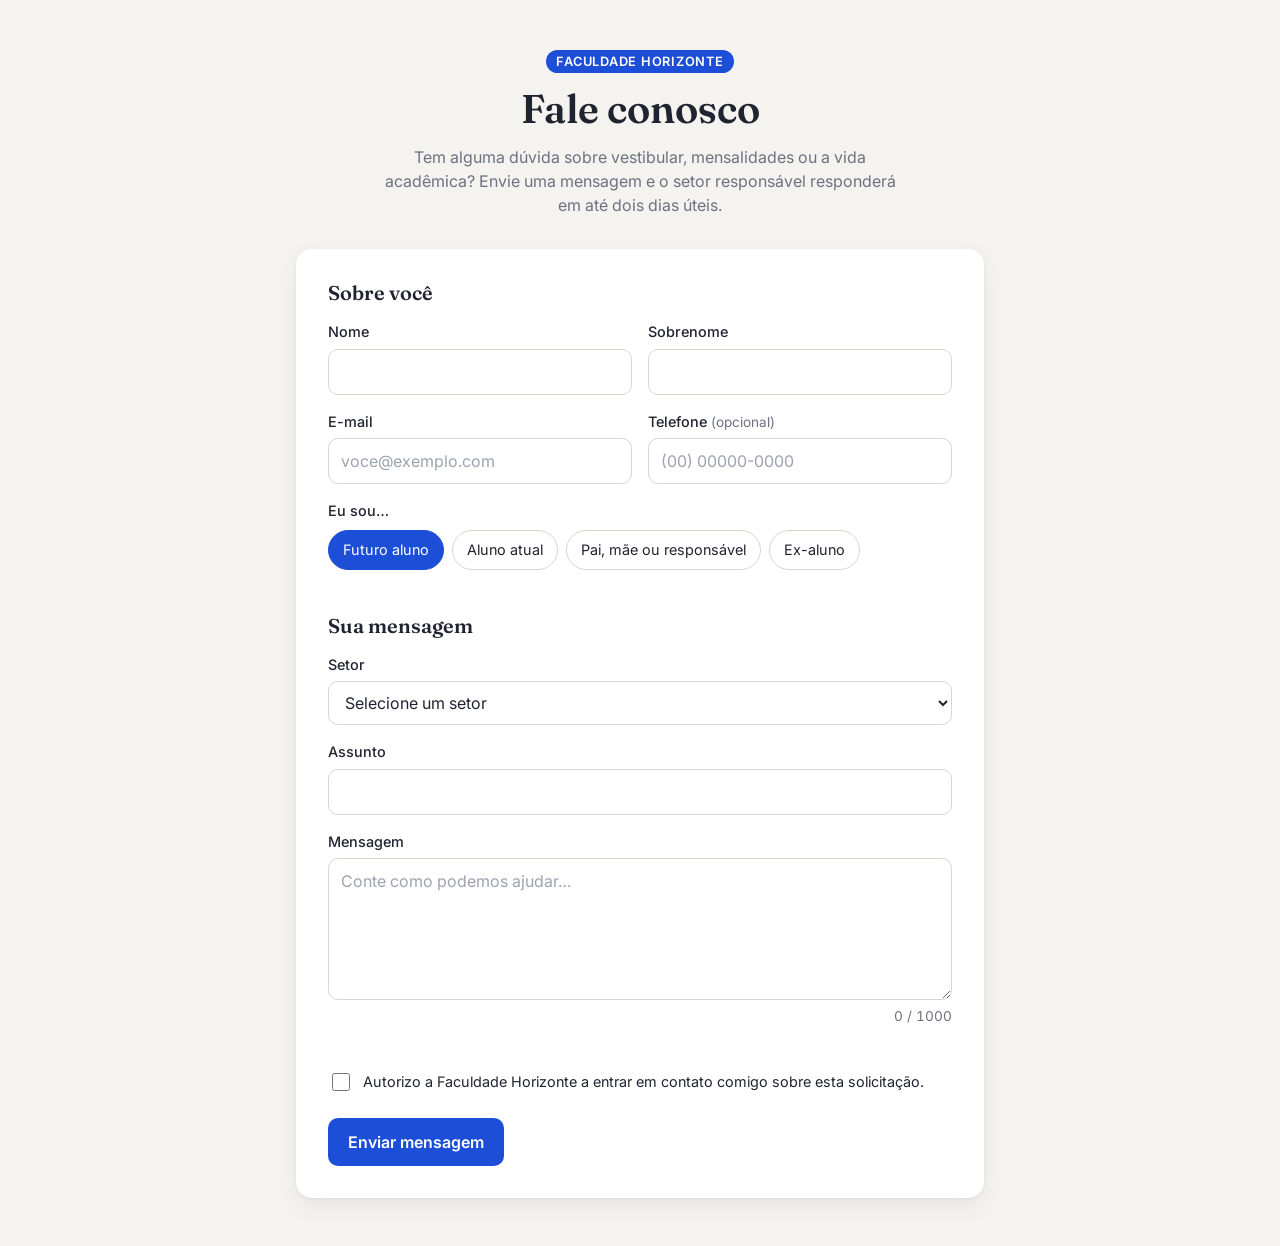
==== index.html @ 88d3c26d "Traduz o repositório para português Co-Authored-By: Claude Opus 5.5 <noreply@anthropic.com> Claude-S" ====
<!DOCTYPE html>
<html lang="pt-BR">

<head>
  <meta charset="UTF-8">
  <meta name="viewport" content="width=device-width, initial-scale=1.0">
  <meta name="description" content="Fale com a Faculdade Horizonte: vestibular e matrícula, mensalidades e bolsas, secretaria acadêmica, estágios e carreiras, e suporte de TI.">
  <meta name="color-scheme" content="light dark">
  <title>Fale Conosco — Faculdade Horizonte</title>
  <link rel="preconnect" href="https://fonts.googleapis.com">
  <link rel="preconnect" href="https://fonts.gstatic.com" crossorigin>
  <link
    href="https://fonts.googleapis.com/css2?family=Fraunces:opsz,wght@9..144,600&family=Inter:wght@400;500;600&display=swap"
    rel="stylesheet">
  <link rel="stylesheet" href="css/estilos.css">
  <script src="js/main.js" defer></script>
</head>

<body>
  <main class="pagina">
    <header class="introducao">
      <p class="selo">Faculdade Horizonte</p>
      <h1>Fale conosco</h1>
      <p>Tem alguma dúvida sobre vestibular, mensalidades ou a vida acadêmica? Envie uma mensagem e o setor responsável responderá em até dois dias úteis.</p>
    </header>

    <form class="cartao" id="formulario-contato" action="obrigado.html" method="post">
      <fieldset>
        <legend>Sobre você</legend>

        <div class="linha">
          <div class="campo">
            <label for="nome">Nome</label>
            <input type="text" id="nome" name="nome" autocomplete="given-name"
              aria-describedby="nome-erro" required>
            <small class="erro" id="nome-erro">Informe seu nome.</small>
          </div>
          <div class="campo">
            <label for="sobrenome">Sobrenome</label>
            <input type="text" id="sobrenome" name="sobrenome" autocomplete="family-name"
              aria-describedby="sobrenome-erro" required>
            <small class="erro" id="sobrenome-erro">Informe seu sobrenome.</small>
          </div>
        </div>

        <div class="linha">
          <div class="campo">
            <label for="email">E-mail</label>
            <input type="email" id="email" name="email" autocomplete="email" placeholder="voce@exemplo.com"
              aria-describedby="email-erro" required>
            <small class="erro" id="email-erro">Informe um e-mail válido.</small>
          </div>
          <div class="campo">
            <label for="telefone">Telefone <span class="opcional">(opcional)</span></label>
            <input type="tel" id="telefone" name="telefone" autocomplete="tel" inputmode="numeric"
              placeholder="(00) 00000-0000">
          </div>
        </div>

        <fieldset class="campo">
          <legend class="rotulo-campo">Eu sou…</legend>
          <div class="opcoes">
            <label class="opcao">
              <input type="radio" name="perfil" value="futuro-aluno" required checked>
              <span>Futuro aluno</span>
            </label>
            <label class="opcao">
              <input type="radio" name="perfil" value="aluno-atual">
              <span>Aluno atual</span>
            </label>
            <label class="opcao">
              <input type="radio" name="perfil" value="pai-responsavel">
              <span>Pai, mãe ou responsável</span>
            </label>
            <label class="opcao">
              <input type="radio" name="perfil" value="ex-aluno">
              <span>Ex-aluno</span>
            </label>
          </div>
        </fieldset>
      </fieldset>

      <fieldset>
        <legend>Sua mensagem</legend>

        <div class="campo">
          <label for="setor">Setor</label>
          <select id="setor" name="setor" aria-describedby="setor-erro" required>
            <option value="" disabled selected>Selecione um setor</option>
            <option value="vestibular">Vestibular e matrícula</option>
            <option value="financeiro">Mensalidades e bolsas (ProUni, FIES)</option>
            <option value="secretaria">Secretaria acadêmica</option>
            <option value="estagios-carreiras">Estágios e carreiras</option>
            <option value="suporte-ti">Suporte de TI</option>
            <option value="outro">Outro</option>
          </select>
          <small class="erro" id="setor-erro">Escolha um setor.</small>
        </div>

        <div class="campo">
          <label for="assunto">Assunto</label>
          <input type="text" id="assunto" name="assunto" maxlength="100" aria-describedby="assunto-erro" required>
          <small class="erro" id="assunto-erro">Informe um assunto.</small>
        </div>

        <div class="campo">
          <label for="mensagem">Mensagem</label>
          <textarea id="mensagem" name="mensagem" rows="5" minlength="20" maxlength="1000"
            placeholder="Conte como podemos ajudar…" aria-describedby="mensagem-erro contador" required></textarea>
          <small class="erro" id="mensagem-erro">Escreva pelo menos 20 caracteres.</small>
          <small class="contador" id="contador" aria-live="polite">0 / 1000</small>
        </div>
      </fieldset>

      <label class="consentimento">
        <input type="checkbox" name="consentimento" required>
        <span>Autorizo a Faculdade Horizonte a entrar em contato comigo sobre esta solicitação.</span>
      </label>

      <button type="submit">Enviar mensagem</button>
    </form>
  </main>
</body>

</html>
---- css/estilos.css ----
:root {
    color-scheme: light;
    --fundo: #f5f3ef;
    --fundo-cartao: #ffffff;
    --fundo-campo: #ffffff;
    --texto: #1f2430;
    --suave: #6b7280;
    --texto-placeholder: #9ca3af;
    --borda: #d9d6cf;
    --borda-hover: #b8b4aa;
    --primaria: #1d4ed8;
    --sobre-primaria: #ffffff;
    --erro: #b42318;
    --fundo-sucesso: #dcfce7;
    --texto-sucesso: #15803d;
    --sombra: 0 1px 3px rgb(0 0 0 / .06), 0 8px 24px rgb(0 0 0 / .06);
    --raio: 10px;
    --velocidade: .15s;
}

@media (prefers-color-scheme: dark) {
    :root {
        color-scheme: dark;
        --fundo: #12141a;
        --fundo-cartao: #1b1e26;
        --fundo-campo: #12141a;
        --texto: #e8e9ed;
        --suave: #9aa1ad;
        --texto-placeholder: #6b7280;
        --borda: #343844;
        --borda-hover: #4b5060;
        --primaria: #5b8cff;
        --sobre-primaria: #0b1020;
        --erro: #f97066;
        --fundo-sucesso: #14532d;
        --texto-sucesso: #86efac;
        --sombra: 0 1px 3px rgb(0 0 0 / .4), 0 8px 24px rgb(0 0 0 / .3);
    }
}

*,
*::before,
*::after {
    box-sizing: border-box;
}

body {
    margin: 0;
    font-family: "Inter", system-ui, sans-serif;
    background: var(--fundo);
    color: var(--texto);
    line-height: 1.5;
    -webkit-font-smoothing: antialiased;
}

h1,
h2,
legend {
    font-family: "Fraunces", Georgia, serif;
    font-weight: 600;
    line-height: 1.2;
}

h1 {
    font-size: clamp(1.75rem, 1.2rem + 2vw, 2.5rem);
    margin: 0 0 12px;
}

.pagina {
    max-width: 720px;
    margin: 0 auto;
    padding: 48px 16px;
}

.introducao {
    text-align: center;
    margin-bottom: 32px;
}

.introducao p {
    max-width: 52ch;
    margin: 0 auto;
    color: var(--suave);
}

.introducao .selo {
    display: inline-block;
    margin-bottom: 12px;
    padding: 2px 10px;
    border-radius: 999px;
    background: var(--primaria);
    color: var(--sobre-primaria);
    font-size: .8rem;
    font-weight: 600;
    letter-spacing: .06em;
    text-transform: uppercase;
}

.cartao {
    background: var(--fundo-cartao);
    border-radius: 16px;
    padding: 32px;
    box-shadow: var(--sombra);
}

fieldset {
    border: 0;
    padding: 0;
    margin: 0 0 28px;
    min-width: 0;
}

legend {
    padding: 0;
    font-size: 1.25rem;
    margin-bottom: 16px;
}

.linha {
    display: grid;
    grid-template-columns: 1fr 1fr;
    gap: 16px;
}

.campo {
    display: flex;
    flex-direction: column;
    gap: 6px;
    margin-bottom: 16px;
}

label,
.rotulo-campo {
    font-weight: 500;
    font-size: .9rem;
}

legend.rotulo-campo {
    font-family: inherit;
    line-height: 1.5;
    margin-bottom: 8px;
}

.opcional,
.contador {
    color: var(--suave);
    font-weight: 400;
    font-size: .85rem;
}

.contador {
    align-self: flex-end;
    font-variant-numeric: tabular-nums;
}

input,
select,
textarea {
    width: 100%;
    font: inherit;
    color: inherit;
    padding: 10px 12px;
    border: 1px solid var(--borda);
    border-radius: var(--raio);
    background: var(--fundo-campo);
    transition: border-color var(--velocidade);
}

textarea {
    resize: vertical;
    min-height: 120px;
}

input:hover,
select:hover,
textarea:hover {
    border-color: var(--borda-hover);
}

input:focus-visible,
select:focus-visible,
textarea:focus-visible {
    outline: 2px solid var(--primaria);
    outline-offset: 1px;
    border-color: var(--primaria);
}

::placeholder {
    color: var(--texto-placeholder);
}

.erro {
    display: none;
    color: var(--erro);
    font-size: .85rem;
}

:is(input, select, textarea):user-invalid {
    border-color: var(--erro);
}

:is(input, select, textarea):user-invalid ~ .erro {
    display: block;
}

.opcoes {
    display: flex;
    flex-wrap: wrap;
    gap: 8px;
}

.opcao {
    position: relative;
}

.opcao input {
    position: absolute;
    opacity: 0;
    width: 1px;
    height: 1px;
}

.opcao span {
    display: inline-block;
    padding: 8px 14px;
    border: 1px solid var(--borda);
    border-radius: 999px;
    font-weight: 400;
    cursor: pointer;
    transition: background var(--velocidade), border-color var(--velocidade), color var(--velocidade);
}

.opcao span:hover {
    border-color: var(--primaria);
}

.opcao input:checked + span {
    background: var(--primaria);
    border-color: var(--primaria);
    color: var(--sobre-primaria);
}

.opcao input:focus-visible + span {
    outline: 2px solid var(--primaria);
    outline-offset: 2px;
}

.consentimento {
    display: flex;
    gap: 10px;
    align-items: flex-start;
    font-weight: 400;
    margin-bottom: 24px;
    cursor: pointer;
}

.consentimento input {
    width: 18px;
    height: 18px;
    margin-top: 2px;
    flex-shrink: 0;
    accent-color: var(--primaria);
}

button,
.botao-link {
    display: inline-block;
    text-decoration: none;
    font: inherit;
    font-weight: 600;
    padding: 12px 20px;
    border: 0;
    border-radius: var(--raio);
    background: var(--primaria);
    color: var(--sobre-primaria);
    cursor: pointer;
    transition: filter var(--velocidade), transform var(--velocidade);
}

button:hover,
.botao-link:hover {
    filter: brightness(1.1);
}

button:active,
.botao-link:active {
    transform: translateY(1px);
}

button:focus-visible,
.botao-link:focus-visible {
    outline: 2px solid var(--primaria);
    outline-offset: 2px;
}

button:disabled {
    cursor: progress;
    opacity: .7;
    filter: none;
    transform: none;
}

.sucesso {
    text-align: center;
}

.icone-sucesso {
    width: 56px;
    height: 56px;
    margin: 0 auto 12px;
    display: grid;
    place-items: center;
    border-radius: 50%;
    background: var(--fundo-sucesso);
    color: var(--texto-sucesso);
    font-size: 1.5rem;
}

.sucesso h1 {
    font-size: 1.75rem;
    margin: 0 0 8px;
}

.sucesso p {
    color: var(--suave);
    margin: 0 0 24px;
}

@media (max-width: 560px) {
    .pagina {
        padding-block: 32px;
    }

    .cartao {
        padding: 24px 20px;
    }

    .linha {
        grid-template-columns: 1fr;
        gap: 0;
    }

    button,
    .botao-link {
        width: 100%;
    }
}

@media (prefers-reduced-motion: reduce) {
    *,
    *::before,
    *::after {
        transition: none !important;
    }
}
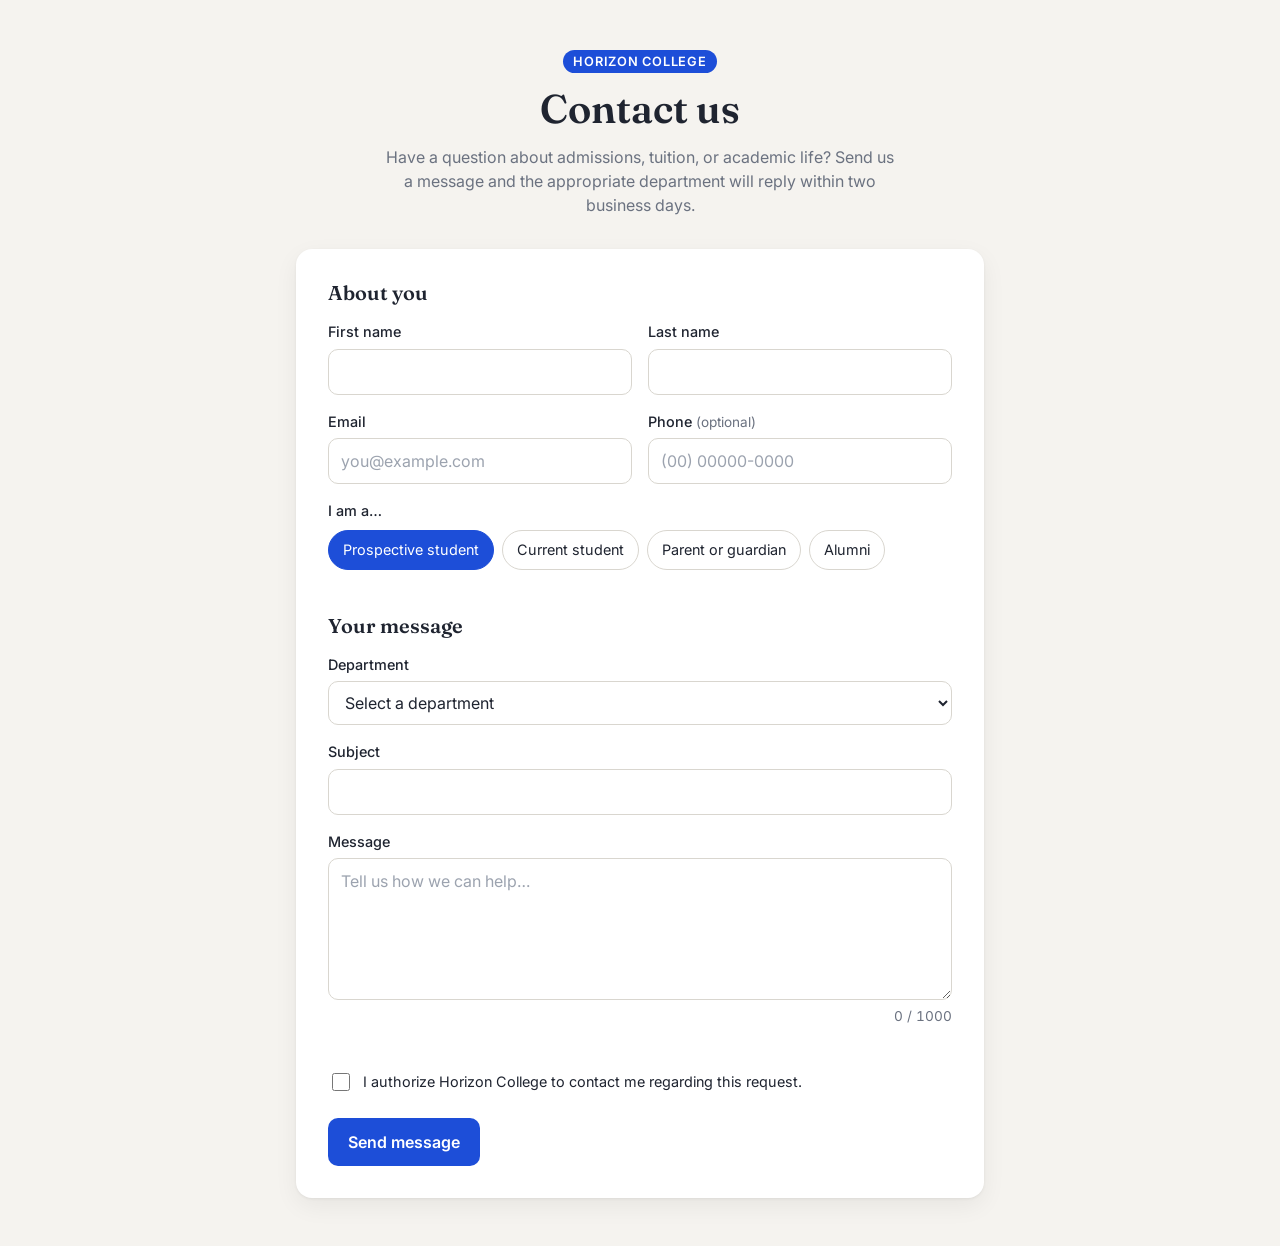
==== commit 90c5e210: "Translate project to English: README, UI copy, code identifiers, and file names Co-Authored-By: Clau" ====
--- a/index.html
+++ b/index.html
@@ -1,123 +1,123 @@
 <!DOCTYPE html>
-<html lang="pt-BR">
+<html lang="en">
 
 <head>
   <meta charset="UTF-8">
   <meta name="viewport" content="width=device-width, initial-scale=1.0">
-  <meta name="description" content="Fale com a Faculdade Horizonte: vestibular e matrícula, mensalidades e bolsas, secretaria acadêmica, estágios e carreiras, e suporte de TI.">
+  <meta name="description" content="Contact Horizon College: admissions and enrollment, tuition and financial aid, registrar's office, internships and careers, and IT support.">
   <meta name="color-scheme" content="light dark">
-  <title>Fale Conosco — Faculdade Horizonte</title>
+  <title>Contact Us — Horizon College</title>
   <link rel="preconnect" href="https://fonts.googleapis.com">
   <link rel="preconnect" href="https://fonts.gstatic.com" crossorigin>
   <link
     href="https://fonts.googleapis.com/css2?family=Fraunces:opsz,wght@9..144,600&family=Inter:wght@400;500;600&display=swap"
     rel="stylesheet">
-  <link rel="stylesheet" href="css/estilos.css">
+  <link rel="stylesheet" href="css/styles.css">
   <script src="js/main.js" defer></script>
 </head>
 
 <body>
-  <main class="pagina">
-    <header class="introducao">
-      <p class="selo">Faculdade Horizonte</p>
-      <h1>Fale conosco</h1>
-      <p>Tem alguma dúvida sobre vestibular, mensalidades ou a vida acadêmica? Envie uma mensagem e o setor responsável responderá em até dois dias úteis.</p>
+  <main class="page">
+    <header class="intro">
+      <p class="badge">Horizon College</p>
+      <h1>Contact us</h1>
+      <p>Have a question about admissions, tuition, or academic life? Send us a message and the appropriate department will reply within two business days.</p>
     </header>
 
-    <form class="cartao" id="formulario-contato" action="obrigado.html" method="post">
+    <form class="card" id="contact-form" action="thank-you.html" method="post">
       <fieldset>
-        <legend>Sobre você</legend>
+        <legend>About you</legend>
 
-        <div class="linha">
-          <div class="campo">
-            <label for="nome">Nome</label>
-            <input type="text" id="nome" name="nome" autocomplete="given-name"
-              aria-describedby="nome-erro" required>
-            <small class="erro" id="nome-erro">Informe seu nome.</small>
+        <div class="row">
+          <div class="field">
+            <label for="first-name">First name</label>
+            <input type="text" id="first-name" name="first-name" autocomplete="given-name"
+              aria-describedby="first-name-error" required>
+            <small class="error" id="first-name-error">Please enter your first name.</small>
           </div>
-          <div class="campo">
-            <label for="sobrenome">Sobrenome</label>
-            <input type="text" id="sobrenome" name="sobrenome" autocomplete="family-name"
-              aria-describedby="sobrenome-erro" required>
-            <small class="erro" id="sobrenome-erro">Informe seu sobrenome.</small>
+          <div class="field">
+            <label for="last-name">Last name</label>
+            <input type="text" id="last-name" name="last-name" autocomplete="family-name"
+              aria-describedby="last-name-error" required>
+            <small class="error" id="last-name-error">Please enter your last name.</small>
           </div>
         </div>
 
-        <div class="linha">
-          <div class="campo">
-            <label for="email">E-mail</label>
-            <input type="email" id="email" name="email" autocomplete="email" placeholder="voce@exemplo.com"
-              aria-describedby="email-erro" required>
-            <small class="erro" id="email-erro">Informe um e-mail válido.</small>
+        <div class="row">
+          <div class="field">
+            <label for="email">Email</label>
+            <input type="email" id="email" name="email" autocomplete="email" placeholder="you@example.com"
+              aria-describedby="email-error" required>
+            <small class="error" id="email-error">Please enter a valid email address.</small>
           </div>
-          <div class="campo">
-            <label for="telefone">Telefone <span class="opcional">(opcional)</span></label>
-            <input type="tel" id="telefone" name="telefone" autocomplete="tel" inputmode="numeric"
+          <div class="field">
+            <label for="phone">Phone <span class="optional">(optional)</span></label>
+            <input type="tel" id="phone" name="phone" autocomplete="tel" inputmode="numeric"
               placeholder="(00) 00000-0000">
           </div>
         </div>
 
-        <fieldset class="campo">
-          <legend class="rotulo-campo">Eu sou…</legend>
-          <div class="opcoes">
-            <label class="opcao">
-              <input type="radio" name="perfil" value="futuro-aluno" required checked>
-              <span>Futuro aluno</span>
+        <fieldset class="field">
+          <legend class="field-label">I am a…</legend>
+          <div class="options">
+            <label class="option">
+              <input type="radio" name="profile" value="prospective-student" required checked>
+              <span>Prospective student</span>
             </label>
-            <label class="opcao">
-              <input type="radio" name="perfil" value="aluno-atual">
-              <span>Aluno atual</span>
+            <label class="option">
+              <input type="radio" name="profile" value="current-student">
+              <span>Current student</span>
             </label>
-            <label class="opcao">
-              <input type="radio" name="perfil" value="pai-responsavel">
-              <span>Pai, mãe ou responsável</span>
+            <label class="option">
+              <input type="radio" name="profile" value="parent-guardian">
+              <span>Parent or guardian</span>
             </label>
-            <label class="opcao">
-              <input type="radio" name="perfil" value="ex-aluno">
-              <span>Ex-aluno</span>
+            <label class="option">
+              <input type="radio" name="profile" value="alumni">
+              <span>Alumni</span>
             </label>
           </div>
         </fieldset>
       </fieldset>
 
       <fieldset>
-        <legend>Sua mensagem</legend>
+        <legend>Your message</legend>
 
-        <div class="campo">
-          <label for="setor">Setor</label>
-          <select id="setor" name="setor" aria-describedby="setor-erro" required>
-            <option value="" disabled selected>Selecione um setor</option>
-            <option value="vestibular">Vestibular e matrícula</option>
-            <option value="financeiro">Mensalidades e bolsas (ProUni, FIES)</option>
-            <option value="secretaria">Secretaria acadêmica</option>
-            <option value="estagios-carreiras">Estágios e carreiras</option>
-            <option value="suporte-ti">Suporte de TI</option>
-            <option value="outro">Outro</option>
+        <div class="field">
+          <label for="department">Department</label>
+          <select id="department" name="department" aria-describedby="department-error" required>
+            <option value="" disabled selected>Select a department</option>
+            <option value="admissions">Admissions and enrollment</option>
+            <option value="financial-aid">Tuition and financial aid</option>
+            <option value="registrar">Registrar's office</option>
+            <option value="internships-careers">Internships and careers</option>
+            <option value="it-support">IT support</option>
+            <option value="other">Other</option>
           </select>
-          <small class="erro" id="setor-erro">Escolha um setor.</small>
+          <small class="error" id="department-error">Please select a department.</small>
         </div>
 
-        <div class="campo">
-          <label for="assunto">Assunto</label>
-          <input type="text" id="assunto" name="assunto" maxlength="100" aria-describedby="assunto-erro" required>
-          <small class="erro" id="assunto-erro">Informe um assunto.</small>
+        <div class="field">
+          <label for="subject">Subject</label>
+          <input type="text" id="subject" name="subject" maxlength="100" aria-describedby="subject-error" required>
+          <small class="error" id="subject-error">Please enter a subject.</small>
         </div>
 
-        <div class="campo">
-          <label for="mensagem">Mensagem</label>
-          <textarea id="mensagem" name="mensagem" rows="5" minlength="20" maxlength="1000"
-            placeholder="Conte como podemos ajudar…" aria-describedby="mensagem-erro contador" required></textarea>
-          <small class="erro" id="mensagem-erro">Escreva pelo menos 20 caracteres.</small>
-          <small class="contador" id="contador" aria-live="polite">0 / 1000</small>
+        <div class="field">
+          <label for="message">Message</label>
+          <textarea id="message" name="message" rows="5" minlength="20" maxlength="1000"
+            placeholder="Tell us how we can help…" aria-describedby="message-error counter" required></textarea>
+          <small class="error" id="message-error">Please write at least 20 characters.</small>
+          <small class="counter" id="counter" aria-live="polite">0 / 1000</small>
         </div>
       </fieldset>
 
-      <label class="consentimento">
-        <input type="checkbox" name="consentimento" required>
-        <span>Autorizo a Faculdade Horizonte a entrar em contato comigo sobre esta solicitação.</span>
+      <label class="consent">
+        <input type="checkbox" name="consent" required>
+        <span>I authorize Horizon College to contact me regarding this request.</span>
       </label>
 
-      <button type="submit">Enviar mensagem</button>
+      <button type="submit">Send message</button>
     </form>
   </main>
 </body>
--- a/css/styles.css
+++ b/css/styles.css
@@ -0,0 +1,355 @@
+:root {
+    color-scheme: light;
+    --bg: #f5f3ef;
+    --card-bg: #ffffff;
+    --field-bg: #ffffff;
+    --text: #1f2430;
+    --muted: #6b7280;
+    --placeholder-text: #9ca3af;
+    --border: #d9d6cf;
+    --border-hover: #b8b4aa;
+    --primary: #1d4ed8;
+    --on-primary: #ffffff;
+    --error: #b42318;
+    --success-bg: #dcfce7;
+    --success-text: #15803d;
+    --shadow: 0 1px 3px rgb(0 0 0 / .06), 0 8px 24px rgb(0 0 0 / .06);
+    --radius: 10px;
+    --speed: .15s;
+}
+
+@media (prefers-color-scheme: dark) {
+    :root {
+        color-scheme: dark;
+        --bg: #12141a;
+        --card-bg: #1b1e26;
+        --field-bg: #12141a;
+        --text: #e8e9ed;
+        --muted: #9aa1ad;
+        --placeholder-text: #6b7280;
+        --border: #343844;
+        --border-hover: #4b5060;
+        --primary: #5b8cff;
+        --on-primary: #0b1020;
+        --error: #f97066;
+        --success-bg: #14532d;
+        --success-text: #86efac;
+        --shadow: 0 1px 3px rgb(0 0 0 / .4), 0 8px 24px rgb(0 0 0 / .3);
+    }
+}
+
+*,
+*::before,
+*::after {
+    box-sizing: border-box;
+}
+
+body {
+    margin: 0;
+    font-family: "Inter", system-ui, sans-serif;
+    background: var(--bg);
+    color: var(--text);
+    line-height: 1.5;
+    -webkit-font-smoothing: antialiased;
+}
+
+h1,
+h2,
+legend {
+    font-family: "Fraunces", Georgia, serif;
+    font-weight: 600;
+    line-height: 1.2;
+}
+
+h1 {
+    font-size: clamp(1.75rem, 1.2rem + 2vw, 2.5rem);
+    margin: 0 0 12px;
+}
+
+.page {
+    max-width: 720px;
+    margin: 0 auto;
+    padding: 48px 16px;
+}
+
+.intro {
+    text-align: center;
+    margin-bottom: 32px;
+}
+
+.intro p {
+    max-width: 52ch;
+    margin: 0 auto;
+    color: var(--muted);
+}
+
+.intro .badge {
+    display: inline-block;
+    margin-bottom: 12px;
+    padding: 2px 10px;
+    border-radius: 999px;
+    background: var(--primary);
+    color: var(--on-primary);
+    font-size: .8rem;
+    font-weight: 600;
+    letter-spacing: .06em;
+    text-transform: uppercase;
+}
+
+.card {
+    background: var(--card-bg);
+    border-radius: 16px;
+    padding: 32px;
+    box-shadow: var(--shadow);
+}
+
+fieldset {
+    border: 0;
+    padding: 0;
+    margin: 0 0 28px;
+    min-width: 0;
+}
+
+legend {
+    padding: 0;
+    font-size: 1.25rem;
+    margin-bottom: 16px;
+}
+
+.row {
+    display: grid;
+    grid-template-columns: 1fr 1fr;
+    gap: 16px;
+}
+
+.field {
+    display: flex;
+    flex-direction: column;
+    gap: 6px;
+    margin-bottom: 16px;
+}
+
+label,
+.field-label {
+    font-weight: 500;
+    font-size: .9rem;
+}
+
+legend.field-label {
+    font-family: inherit;
+    line-height: 1.5;
+    margin-bottom: 8px;
+}
+
+.optional,
+.counter {
+    color: var(--muted);
+    font-weight: 400;
+    font-size: .85rem;
+}
+
+.counter {
+    align-self: flex-end;
+    font-variant-numeric: tabular-nums;
+}
+
+input,
+select,
+textarea {
+    width: 100%;
+    font: inherit;
+    color: inherit;
+    padding: 10px 12px;
+    border: 1px solid var(--border);
+    border-radius: var(--radius);
+    background: var(--field-bg);
+    transition: border-color var(--speed);
+}
+
+textarea {
+    resize: vertical;
+    min-height: 120px;
+}
+
+input:hover,
+select:hover,
+textarea:hover {
+    border-color: var(--border-hover);
+}
+
+input:focus-visible,
+select:focus-visible,
+textarea:focus-visible {
+    outline: 2px solid var(--primary);
+    outline-offset: 1px;
+    border-color: var(--primary);
+}
+
+::placeholder {
+    color: var(--placeholder-text);
+}
+
+.error {
+    display: none;
+    color: var(--error);
+    font-size: .85rem;
+}
+
+:is(input, select, textarea):user-invalid {
+    border-color: var(--error);
+}
+
+:is(input, select, textarea):user-invalid ~ .error {
+    display: block;
+}
+
+.options {
+    display: flex;
+    flex-wrap: wrap;
+    gap: 8px;
+}
+
+.option {
+    position: relative;
+}
+
+.option input {
+    position: absolute;
+    opacity: 0;
+    width: 1px;
+    height: 1px;
+}
+
+.option span {
+    display: inline-block;
+    padding: 8px 14px;
+    border: 1px solid var(--border);
+    border-radius: 999px;
+    font-weight: 400;
+    cursor: pointer;
+    transition: background var(--speed), border-color var(--speed), color var(--speed);
+}
+
+.option span:hover {
+    border-color: var(--primary);
+}
+
+.option input:checked + span {
+    background: var(--primary);
+    border-color: var(--primary);
+    color: var(--on-primary);
+}
+
+.option input:focus-visible + span {
+    outline: 2px solid var(--primary);
+    outline-offset: 2px;
+}
+
+.consent {
+    display: flex;
+    gap: 10px;
+    align-items: flex-start;
+    font-weight: 400;
+    margin-bottom: 24px;
+    cursor: pointer;
+}
+
+.consent input {
+    width: 18px;
+    height: 18px;
+    margin-top: 2px;
+    flex-shrink: 0;
+    accent-color: var(--primary);
+}
+
+button,
+.button-link {
+    display: inline-block;
+    text-decoration: none;
+    font: inherit;
+    font-weight: 600;
+    padding: 12px 20px;
+    border: 0;
+    border-radius: var(--radius);
+    background: var(--primary);
+    color: var(--on-primary);
+    cursor: pointer;
+    transition: filter var(--speed), transform var(--speed);
+}
+
+button:hover,
+.button-link:hover {
+    filter: brightness(1.1);
+}
+
+button:active,
+.button-link:active {
+    transform: translateY(1px);
+}
+
+button:focus-visible,
+.button-link:focus-visible {
+    outline: 2px solid var(--primary);
+    outline-offset: 2px;
+}
+
+button:disabled {
+    cursor: progress;
+    opacity: .7;
+    filter: none;
+    transform: none;
+}
+
+.success {
+    text-align: center;
+}
+
+.success-icon {
+    width: 56px;
+    height: 56px;
+    margin: 0 auto 12px;
+    display: grid;
+    place-items: center;
+    border-radius: 50%;
+    background: var(--success-bg);
+    color: var(--success-text);
+    font-size: 1.5rem;
+}
+
+.success h1 {
+    font-size: 1.75rem;
+    margin: 0 0 8px;
+}
+
+.success p {
+    color: var(--muted);
+    margin: 0 0 24px;
+}
+
+@media (max-width: 560px) {
+    .page {
+        padding-block: 32px;
+    }
+
+    .card {
+        padding: 24px 20px;
+    }
+
+    .row {
+        grid-template-columns: 1fr;
+        gap: 0;
+    }
+
+    button,
+    .button-link {
+        width: 100%;
+    }
+}
+
+@media (prefers-reduced-motion: reduce) {
+    *,
+    *::before,
+    *::after {
+        transition: none !important;
+    }
+}
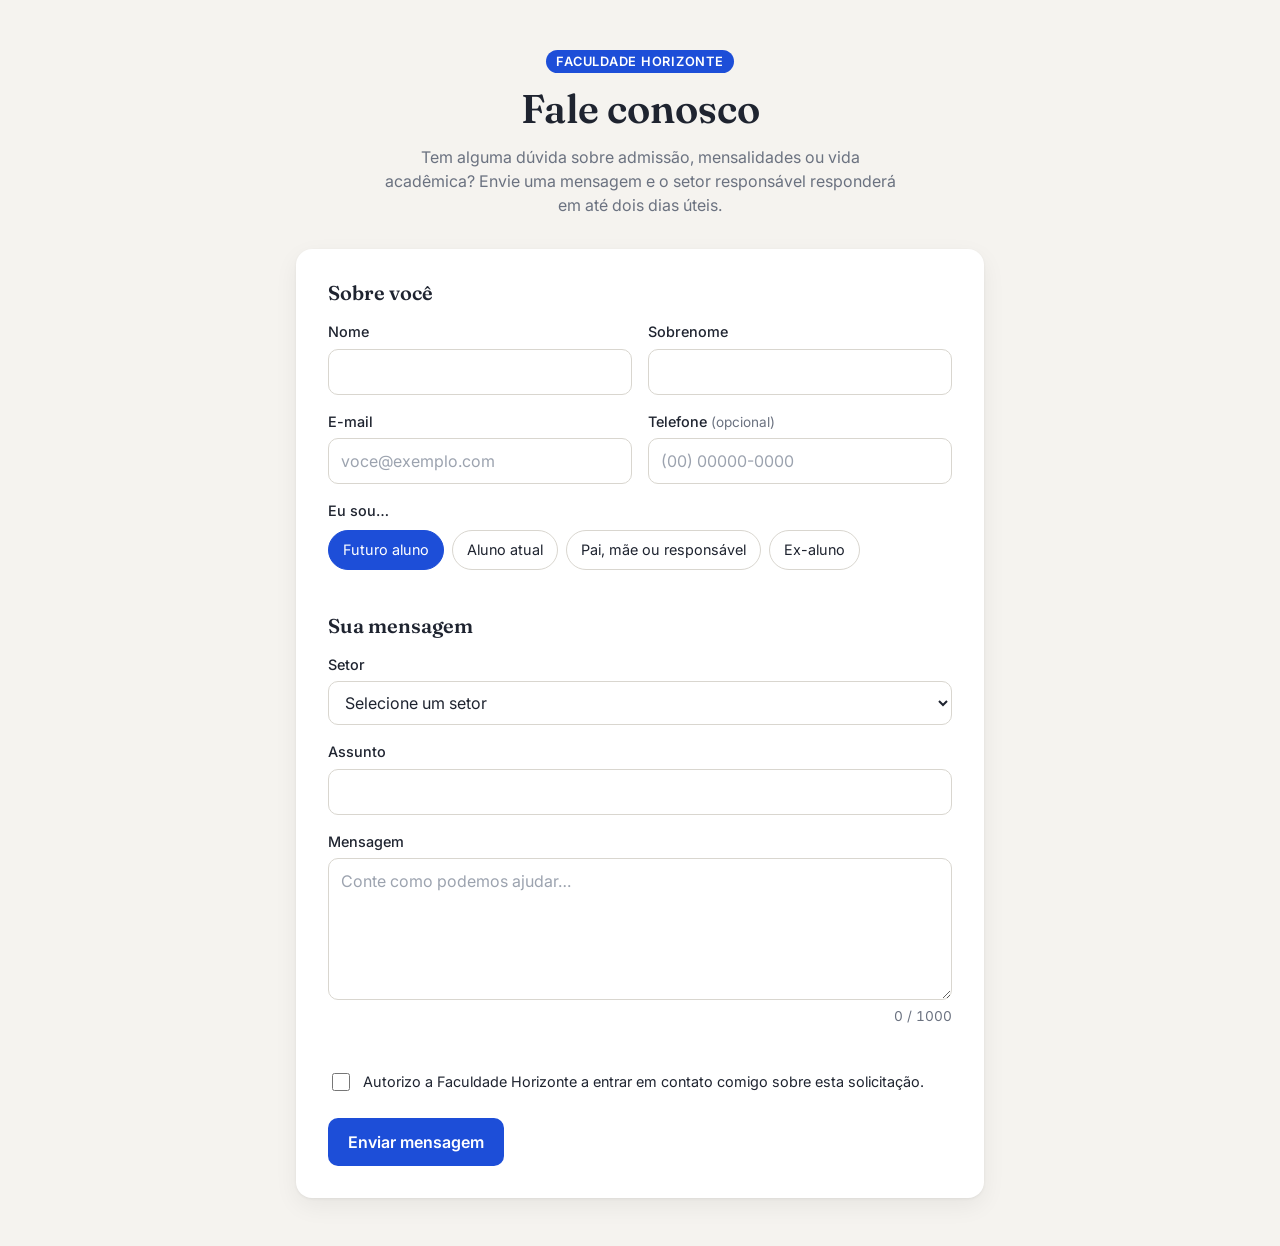
==== commit af30f240: "Traduz o repositório para o português README, textos exibidos, nomes de arquivos, variáveis e funçõe" ====
--- a/index.html
+++ b/index.html
@@ -1,12 +1,12 @@
 <!DOCTYPE html>
-<html lang="en">
+<html lang="pt-BR">
 
 <head>
   <meta charset="UTF-8">
   <meta name="viewport" content="width=device-width, initial-scale=1.0">
-  <meta name="description" content="Contact Horizon College: admissions and enrollment, tuition and financial aid, registrar's office, internships and careers, and IT support.">
+  <meta name="description" content="Fale com a Faculdade Horizonte: admissão e matrícula, mensalidades e bolsas, secretaria acadêmica, estágios e carreiras, e suporte de TI.">
   <meta name="color-scheme" content="light dark">
-  <title>Contact Us — Horizon College</title>
+  <title>Fale Conosco — Faculdade Horizonte</title>
   <link rel="preconnect" href="https://fonts.googleapis.com">
   <link rel="preconnect" href="https://fonts.gstatic.com" crossorigin>
   <link
@@ -17,107 +17,107 @@
 </head>
 
 <body>
-  <main class="page">
-    <header class="intro">
-      <p class="badge">Horizon College</p>
-      <h1>Contact us</h1>
-      <p>Have a question about admissions, tuition, or academic life? Send us a message and the appropriate department will reply within two business days.</p>
+  <main class="pagina">
+    <header class="introducao">
+      <p class="selo">Faculdade Horizonte</p>
+      <h1>Fale conosco</h1>
+      <p>Tem alguma dúvida sobre admissão, mensalidades ou vida acadêmica? Envie uma mensagem e o setor responsável responderá em até dois dias úteis.</p>
     </header>
 
-    <form class="card" id="contact-form" action="thank-you.html" method="post">
+    <form class="cartao" id="formulario-contato" action="obrigado.html" method="post">
       <fieldset>
-        <legend>About you</legend>
+        <legend>Sobre você</legend>
 
-        <div class="row">
-          <div class="field">
-            <label for="first-name">First name</label>
-            <input type="text" id="first-name" name="first-name" autocomplete="given-name"
-              aria-describedby="first-name-error" required>
-            <small class="error" id="first-name-error">Please enter your first name.</small>
+        <div class="linha">
+          <div class="campo">
+            <label for="nome">Nome</label>
+            <input type="text" id="nome" name="nome" autocomplete="given-name"
+              aria-describedby="nome-erro" required>
+            <small class="erro" id="nome-erro">Informe seu nome.</small>
           </div>
-          <div class="field">
-            <label for="last-name">Last name</label>
-            <input type="text" id="last-name" name="last-name" autocomplete="family-name"
-              aria-describedby="last-name-error" required>
-            <small class="error" id="last-name-error">Please enter your last name.</small>
+          <div class="campo">
+            <label for="sobrenome">Sobrenome</label>
+            <input type="text" id="sobrenome" name="sobrenome" autocomplete="family-name"
+              aria-describedby="sobrenome-erro" required>
+            <small class="erro" id="sobrenome-erro">Informe seu sobrenome.</small>
           </div>
         </div>
 
-        <div class="row">
-          <div class="field">
-            <label for="email">Email</label>
-            <input type="email" id="email" name="email" autocomplete="email" placeholder="you@example.com"
-              aria-describedby="email-error" required>
-            <small class="error" id="email-error">Please enter a valid email address.</small>
+        <div class="linha">
+          <div class="campo">
+            <label for="email">E-mail</label>
+            <input type="email" id="email" name="email" autocomplete="email" placeholder="voce@exemplo.com"
+              aria-describedby="email-erro" required>
+            <small class="erro" id="email-erro">Informe um e-mail válido.</small>
           </div>
-          <div class="field">
-            <label for="phone">Phone <span class="optional">(optional)</span></label>
-            <input type="tel" id="phone" name="phone" autocomplete="tel" inputmode="numeric"
+          <div class="campo">
+            <label for="telefone">Telefone <span class="opcional">(opcional)</span></label>
+            <input type="tel" id="telefone" name="telefone" autocomplete="tel" inputmode="numeric"
               placeholder="(00) 00000-0000">
           </div>
         </div>
 
-        <fieldset class="field">
-          <legend class="field-label">I am a…</legend>
-          <div class="options">
-            <label class="option">
-              <input type="radio" name="profile" value="prospective-student" required checked>
-              <span>Prospective student</span>
+        <fieldset class="campo">
+          <legend class="rotulo-campo">Eu sou…</legend>
+          <div class="opcoes">
+            <label class="opcao">
+              <input type="radio" name="perfil" value="futuro-aluno" required checked>
+              <span>Futuro aluno</span>
             </label>
-            <label class="option">
-              <input type="radio" name="profile" value="current-student">
-              <span>Current student</span>
+            <label class="opcao">
+              <input type="radio" name="perfil" value="aluno-atual">
+              <span>Aluno atual</span>
             </label>
-            <label class="option">
-              <input type="radio" name="profile" value="parent-guardian">
-              <span>Parent or guardian</span>
+            <label class="opcao">
+              <input type="radio" name="perfil" value="pai-mae-responsavel">
+              <span>Pai, mãe ou responsável</span>
             </label>
-            <label class="option">
-              <input type="radio" name="profile" value="alumni">
-              <span>Alumni</span>
+            <label class="opcao">
+              <input type="radio" name="perfil" value="ex-aluno">
+              <span>Ex-aluno</span>
             </label>
           </div>
         </fieldset>
       </fieldset>
 
       <fieldset>
-        <legend>Your message</legend>
+        <legend>Sua mensagem</legend>
 
-        <div class="field">
-          <label for="department">Department</label>
-          <select id="department" name="department" aria-describedby="department-error" required>
-            <option value="" disabled selected>Select a department</option>
-            <option value="admissions">Admissions and enrollment</option>
-            <option value="financial-aid">Tuition and financial aid</option>
-            <option value="registrar">Registrar's office</option>
-            <option value="internships-careers">Internships and careers</option>
-            <option value="it-support">IT support</option>
-            <option value="other">Other</option>
+        <div class="campo">
+          <label for="setor">Setor</label>
+          <select id="setor" name="setor" aria-describedby="setor-erro" required>
+            <option value="" disabled selected>Selecione um setor</option>
+            <option value="admissao">Admissão e matrícula</option>
+            <option value="financeiro">Mensalidades e bolsas</option>
+            <option value="secretaria">Secretaria acadêmica</option>
+            <option value="estagios-carreiras">Estágios e carreiras</option>
+            <option value="suporte-ti">Suporte de TI</option>
+            <option value="outro">Outro</option>
           </select>
-          <small class="error" id="department-error">Please select a department.</small>
+          <small class="erro" id="setor-erro">Selecione um setor.</small>
         </div>
 
-        <div class="field">
-          <label for="subject">Subject</label>
-          <input type="text" id="subject" name="subject" maxlength="100" aria-describedby="subject-error" required>
-          <small class="error" id="subject-error">Please enter a subject.</small>
+        <div class="campo">
+          <label for="assunto">Assunto</label>
+          <input type="text" id="assunto" name="assunto" maxlength="100" aria-describedby="assunto-erro" required>
+          <small class="erro" id="assunto-erro">Informe um assunto.</small>
         </div>
 
-        <div class="field">
-          <label for="message">Message</label>
-          <textarea id="message" name="message" rows="5" minlength="20" maxlength="1000"
-            placeholder="Tell us how we can help…" aria-describedby="message-error counter" required></textarea>
-          <small class="error" id="message-error">Please write at least 20 characters.</small>
-          <small class="counter" id="counter" aria-live="polite">0 / 1000</small>
+        <div class="campo">
+          <label for="mensagem">Mensagem</label>
+          <textarea id="mensagem" name="mensagem" rows="5" minlength="20" maxlength="1000"
+            placeholder="Conte como podemos ajudar…" aria-describedby="mensagem-erro contador" required></textarea>
+          <small class="erro" id="mensagem-erro">Escreva pelo menos 20 caracteres.</small>
+          <small class="contador" id="contador" aria-live="polite">0 / 1000</small>
         </div>
       </fieldset>
 
-      <label class="consent">
-        <input type="checkbox" name="consent" required>
-        <span>I authorize Horizon College to contact me regarding this request.</span>
+      <label class="consentimento">
+        <input type="checkbox" name="consentimento" required>
+        <span>Autorizo a Faculdade Horizonte a entrar em contato comigo sobre esta solicitação.</span>
       </label>
 
-      <button type="submit">Send message</button>
+      <button type="submit">Enviar mensagem</button>
     </form>
   </main>
 </body>
--- a/css/styles.css
+++ b/css/styles.css
@@ -1,40 +1,40 @@
 :root {
     color-scheme: light;
-    --bg: #f5f3ef;
-    --card-bg: #ffffff;
-    --field-bg: #ffffff;
-    --text: #1f2430;
-    --muted: #6b7280;
-    --placeholder-text: #9ca3af;
-    --border: #d9d6cf;
-    --border-hover: #b8b4aa;
-    --primary: #1d4ed8;
-    --on-primary: #ffffff;
-    --error: #b42318;
-    --success-bg: #dcfce7;
-    --success-text: #15803d;
-    --shadow: 0 1px 3px rgb(0 0 0 / .06), 0 8px 24px rgb(0 0 0 / .06);
-    --radius: 10px;
-    --speed: .15s;
+    --fundo: #f5f3ef;
+    --fundo-cartao: #ffffff;
+    --fundo-campo: #ffffff;
+    --texto: #1f2430;
+    --texto-suave: #6b7280;
+    --texto-placeholder: #9ca3af;
+    --borda: #d9d6cf;
+    --borda-hover: #b8b4aa;
+    --primaria: #1d4ed8;
+    --sobre-primaria: #ffffff;
+    --erro: #b42318;
+    --fundo-sucesso: #dcfce7;
+    --texto-sucesso: #15803d;
+    --sombra: 0 1px 3px rgb(0 0 0 / .06), 0 8px 24px rgb(0 0 0 / .06);
+    --raio: 10px;
+    --velocidade: .15s;
 }
 
 @media (prefers-color-scheme: dark) {
     :root {
         color-scheme: dark;
-        --bg: #12141a;
-        --card-bg: #1b1e26;
-        --field-bg: #12141a;
-        --text: #e8e9ed;
-        --muted: #9aa1ad;
-        --placeholder-text: #6b7280;
-        --border: #343844;
-        --border-hover: #4b5060;
-        --primary: #5b8cff;
-        --on-primary: #0b1020;
-        --error: #f97066;
-        --success-bg: #14532d;
-        --success-text: #86efac;
-        --shadow: 0 1px 3px rgb(0 0 0 / .4), 0 8px 24px rgb(0 0 0 / .3);
+        --fundo: #12141a;
+        --fundo-cartao: #1b1e26;
+        --fundo-campo: #12141a;
+        --texto: #e8e9ed;
+        --texto-suave: #9aa1ad;
+        --texto-placeholder: #6b7280;
+        --borda: #343844;
+        --borda-hover: #4b5060;
+        --primaria: #5b8cff;
+        --sobre-primaria: #0b1020;
+        --erro: #f97066;
+        --fundo-sucesso: #14532d;
+        --texto-sucesso: #86efac;
+        --sombra: 0 1px 3px rgb(0 0 0 / .4), 0 8px 24px rgb(0 0 0 / .3);
     }
 }
 
@@ -47,8 +47,8 @@
 body {
     margin: 0;
     font-family: "Inter", system-ui, sans-serif;
-    background: var(--bg);
-    color: var(--text);
+    background: var(--fundo);
+    color: var(--texto);
     line-height: 1.5;
     -webkit-font-smoothing: antialiased;
 }
@@ -66,41 +66,41 @@
     margin: 0 0 12px;
 }
 
-.page {
+.pagina {
     max-width: 720px;
     margin: 0 auto;
     padding: 48px 16px;
 }
 
-.intro {
+.introducao {
     text-align: center;
     margin-bottom: 32px;
 }
 
-.intro p {
+.introducao p {
     max-width: 52ch;
     margin: 0 auto;
-    color: var(--muted);
-}
-
-.intro .badge {
+    color: var(--texto-suave);
+}
+
+.introducao .selo {
     display: inline-block;
     margin-bottom: 12px;
     padding: 2px 10px;
     border-radius: 999px;
-    background: var(--primary);
-    color: var(--on-primary);
+    background: var(--primaria);
+    color: var(--sobre-primaria);
     font-size: .8rem;
     font-weight: 600;
     letter-spacing: .06em;
     text-transform: uppercase;
 }
 
-.card {
-    background: var(--card-bg);
+.cartao {
+    background: var(--fundo-cartao);
     border-radius: 16px;
     padding: 32px;
-    box-shadow: var(--shadow);
+    box-shadow: var(--sombra);
 }
 
 fieldset {
@@ -116,13 +116,13 @@
     margin-bottom: 16px;
 }
 
-.row {
+.linha {
     display: grid;
     grid-template-columns: 1fr 1fr;
     gap: 16px;
 }
 
-.field {
+.campo {
     display: flex;
     flex-direction: column;
     gap: 6px;
@@ -130,25 +130,25 @@
 }
 
 label,
-.field-label {
+.rotulo-campo {
     font-weight: 500;
     font-size: .9rem;
 }
 
-legend.field-label {
+legend.rotulo-campo {
     font-family: inherit;
     line-height: 1.5;
     margin-bottom: 8px;
 }
 
-.optional,
-.counter {
-    color: var(--muted);
+.opcional,
+.contador {
+    color: var(--texto-suave);
     font-weight: 400;
     font-size: .85rem;
 }
 
-.counter {
+.contador {
     align-self: flex-end;
     font-variant-numeric: tabular-nums;
 }
@@ -160,10 +160,10 @@
     font: inherit;
     color: inherit;
     padding: 10px 12px;
-    border: 1px solid var(--border);
-    border-radius: var(--radius);
-    background: var(--field-bg);
-    transition: border-color var(--speed);
+    border: 1px solid var(--borda);
+    border-radius: var(--raio);
+    background: var(--fundo-campo);
+    transition: border-color var(--velocidade);
 }
 
 textarea {
@@ -174,78 +174,78 @@
 input:hover,
 select:hover,
 textarea:hover {
-    border-color: var(--border-hover);
+    border-color: var(--borda-hover);
 }
 
 input:focus-visible,
 select:focus-visible,
 textarea:focus-visible {
-    outline: 2px solid var(--primary);
+    outline: 2px solid var(--primaria);
     outline-offset: 1px;
-    border-color: var(--primary);
+    border-color: var(--primaria);
 }
 
 ::placeholder {
-    color: var(--placeholder-text);
-}
-
-.error {
+    color: var(--texto-placeholder);
+}
+
+.erro {
     display: none;
-    color: var(--error);
+    color: var(--erro);
     font-size: .85rem;
 }
 
 :is(input, select, textarea):user-invalid {
-    border-color: var(--error);
-}
-
-:is(input, select, textarea):user-invalid ~ .error {
+    border-color: var(--erro);
+}
+
+:is(input, select, textarea):user-invalid ~ .erro {
     display: block;
 }
 
-.options {
+.opcoes {
     display: flex;
     flex-wrap: wrap;
     gap: 8px;
 }
 
-.option {
+.opcao {
     position: relative;
 }
 
-.option input {
+.opcao input {
     position: absolute;
     opacity: 0;
     width: 1px;
     height: 1px;
 }
 
-.option span {
+.opcao span {
     display: inline-block;
     padding: 8px 14px;
-    border: 1px solid var(--border);
+    border: 1px solid var(--borda);
     border-radius: 999px;
     font-weight: 400;
     cursor: pointer;
-    transition: background var(--speed), border-color var(--speed), color var(--speed);
-}
-
-.option span:hover {
-    border-color: var(--primary);
-}
-
-.option input:checked + span {
-    background: var(--primary);
-    border-color: var(--primary);
-    color: var(--on-primary);
-}
-
-.option input:focus-visible + span {
-    outline: 2px solid var(--primary);
+    transition: background var(--velocidade), border-color var(--velocidade), color var(--velocidade);
+}
+
+.opcao span:hover {
+    border-color: var(--primaria);
+}
+
+.opcao input:checked + span {
+    background: var(--primaria);
+    border-color: var(--primaria);
+    color: var(--sobre-primaria);
+}
+
+.opcao input:focus-visible + span {
+    outline: 2px solid var(--primaria);
     outline-offset: 2px;
 }
 
-.consent {
+.consentimento {
     display: flex;
     gap: 10px;
     align-items: flex-start;
@@ -254,42 +254,42 @@
     cursor: pointer;
 }
 
-.consent input {
+.consentimento input {
     width: 18px;
     height: 18px;
     margin-top: 2px;
     flex-shrink: 0;
-    accent-color: var(--primary);
+    accent-color: var(--primaria);
 }
 
 button,
-.button-link {
+.botao-link {
     display: inline-block;
     text-decoration: none;
     font: inherit;
     font-weight: 600;
     padding: 12px 20px;
     border: 0;
-    border-radius: var(--radius);
-    background: var(--primary);
-    color: var(--on-primary);
+    border-radius: var(--raio);
+    background: var(--primaria);
+    color: var(--sobre-primaria);
     cursor: pointer;
-    transition: filter var(--speed), transform var(--speed);
+    transition: filter var(--velocidade), transform var(--velocidade);
 }
 
 button:hover,
-.button-link:hover {
+.botao-link:hover {
     filter: brightness(1.1);
 }
 
 button:active,
-.button-link:active {
+.botao-link:active {
     transform: translateY(1px);
 }
 
 button:focus-visible,
-.button-link:focus-visible {
-    outline: 2px solid var(--primary);
+.botao-link:focus-visible {
+    outline: 2px solid var(--primaria);
     outline-offset: 2px;
 }
 
@@ -300,48 +300,48 @@
     transform: none;
 }
 
-.success {
+.sucesso {
     text-align: center;
 }
 
-.success-icon {
+.icone-sucesso {
     width: 56px;
     height: 56px;
     margin: 0 auto 12px;
     display: grid;
     place-items: center;
     border-radius: 50%;
-    background: var(--success-bg);
-    color: var(--success-text);
+    background: var(--fundo-sucesso);
+    color: var(--texto-sucesso);
     font-size: 1.5rem;
 }
 
-.success h1 {
+.sucesso h1 {
     font-size: 1.75rem;
     margin: 0 0 8px;
 }
 
-.success p {
-    color: var(--muted);
+.sucesso p {
+    color: var(--texto-suave);
     margin: 0 0 24px;
 }
 
 @media (max-width: 560px) {
-    .page {
+    .pagina {
         padding-block: 32px;
     }
 
-    .card {
+    .cartao {
         padding: 24px 20px;
     }
 
-    .row {
+    .linha {
         grid-template-columns: 1fr;
         gap: 0;
     }
 
     button,
-    .button-link {
+    .botao-link {
         width: 100%;
     }
 }
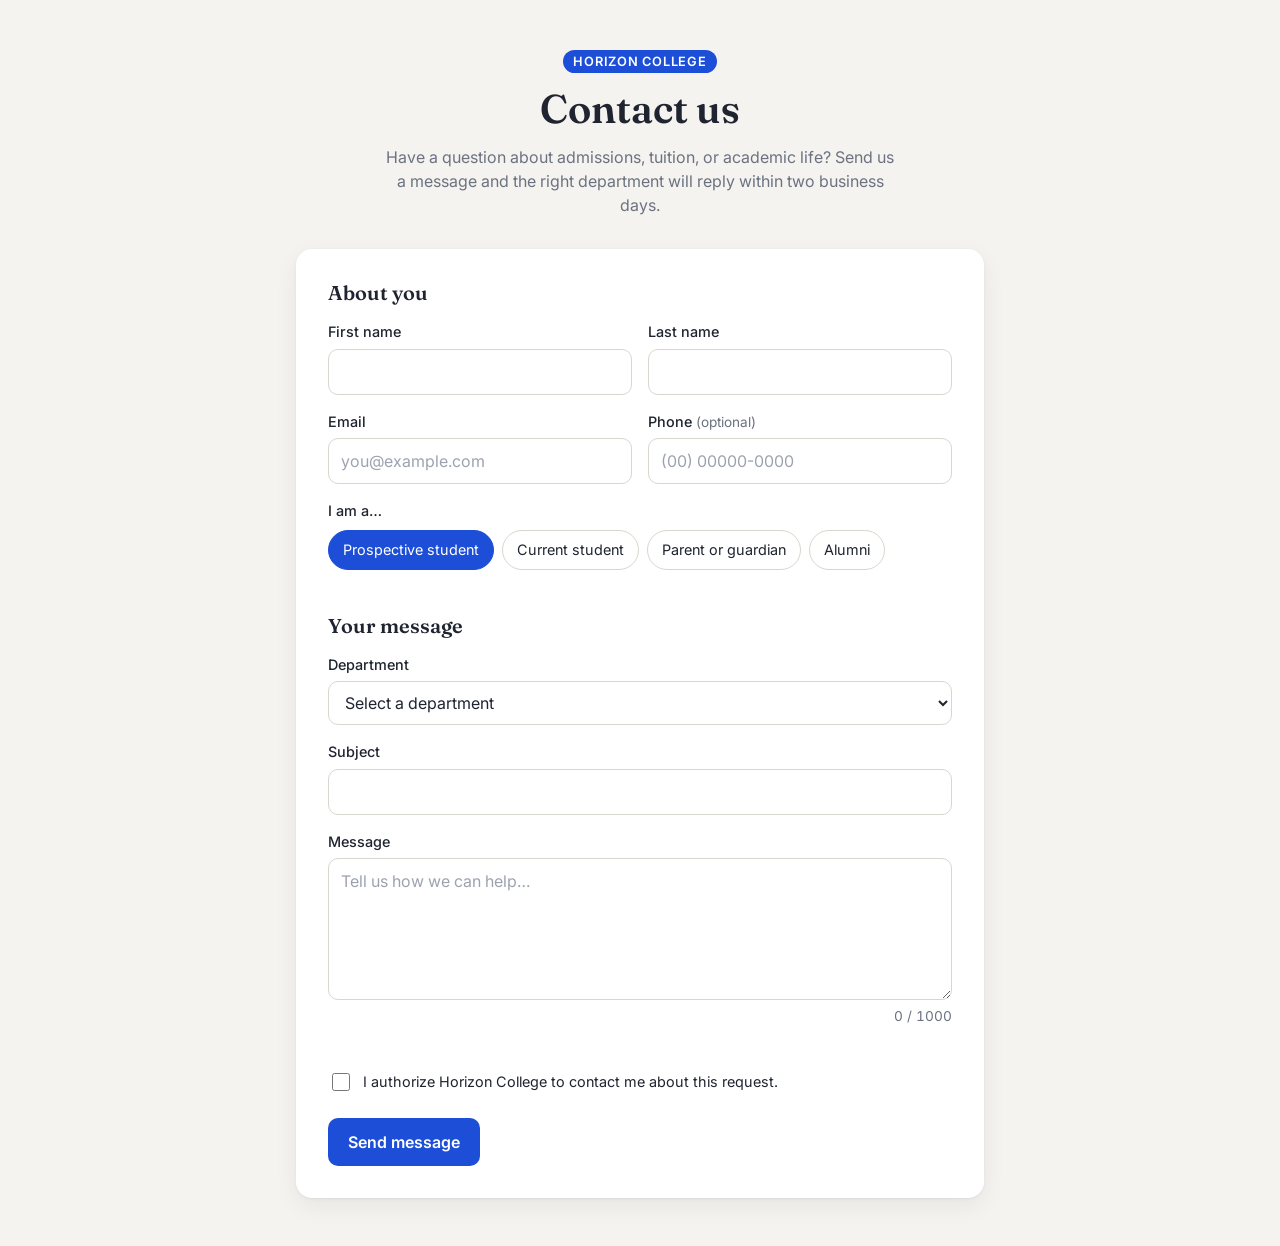
==== commit 500cc336: "Translate project to English Co-Authored-By: Claude Opus 5.5 <noreply@anthropic.com> Claude-Session:" ====
--- a/index.html
+++ b/index.html
@@ -1,12 +1,12 @@
 <!DOCTYPE html>
-<html lang="pt-BR">
+<html lang="en">
 
 <head>
   <meta charset="UTF-8">
   <meta name="viewport" content="width=device-width, initial-scale=1.0">
-  <meta name="description" content="Fale com a Faculdade Horizonte: admissão e matrícula, mensalidades e bolsas, secretaria acadêmica, estágios e carreiras, e suporte de TI.">
+  <meta name="description" content="Contact Horizon College: admissions and enrollment, tuition and scholarships, registrar's office, internships and careers, and IT support.">
   <meta name="color-scheme" content="light dark">
-  <title>Fale Conosco — Faculdade Horizonte</title>
+  <title>Contact Us — Horizon College</title>
   <link rel="preconnect" href="https://fonts.googleapis.com">
   <link rel="preconnect" href="https://fonts.gstatic.com" crossorigin>
   <link
@@ -17,107 +17,107 @@
 </head>
 
 <body>
-  <main class="pagina">
-    <header class="introducao">
-      <p class="selo">Faculdade Horizonte</p>
-      <h1>Fale conosco</h1>
-      <p>Tem alguma dúvida sobre admissão, mensalidades ou vida acadêmica? Envie uma mensagem e o setor responsável responderá em até dois dias úteis.</p>
+  <main class="page">
+    <header class="intro">
+      <p class="badge">Horizon College</p>
+      <h1>Contact us</h1>
+      <p>Have a question about admissions, tuition, or academic life? Send us a message and the right department will reply within two business days.</p>
     </header>
 
-    <form class="cartao" id="formulario-contato" action="obrigado.html" method="post">
+    <form class="card" id="contact-form" action="thank-you.html" method="post">
       <fieldset>
-        <legend>Sobre você</legend>
+        <legend>About you</legend>
 
-        <div class="linha">
-          <div class="campo">
-            <label for="nome">Nome</label>
-            <input type="text" id="nome" name="nome" autocomplete="given-name"
-              aria-describedby="nome-erro" required>
-            <small class="erro" id="nome-erro">Informe seu nome.</small>
+        <div class="row">
+          <div class="field">
+            <label for="first-name">First name</label>
+            <input type="text" id="first-name" name="firstName" autocomplete="given-name"
+              aria-describedby="first-name-error" required>
+            <small class="error" id="first-name-error">Please enter your first name.</small>
           </div>
-          <div class="campo">
-            <label for="sobrenome">Sobrenome</label>
-            <input type="text" id="sobrenome" name="sobrenome" autocomplete="family-name"
-              aria-describedby="sobrenome-erro" required>
-            <small class="erro" id="sobrenome-erro">Informe seu sobrenome.</small>
+          <div class="field">
+            <label for="last-name">Last name</label>
+            <input type="text" id="last-name" name="lastName" autocomplete="family-name"
+              aria-describedby="last-name-error" required>
+            <small class="error" id="last-name-error">Please enter your last name.</small>
           </div>
         </div>
 
-        <div class="linha">
-          <div class="campo">
-            <label for="email">E-mail</label>
-            <input type="email" id="email" name="email" autocomplete="email" placeholder="voce@exemplo.com"
-              aria-describedby="email-erro" required>
-            <small class="erro" id="email-erro">Informe um e-mail válido.</small>
+        <div class="row">
+          <div class="field">
+            <label for="email">Email</label>
+            <input type="email" id="email" name="email" autocomplete="email" placeholder="you@example.com"
+              aria-describedby="email-error" required>
+            <small class="error" id="email-error">Please enter a valid email address.</small>
           </div>
-          <div class="campo">
-            <label for="telefone">Telefone <span class="opcional">(opcional)</span></label>
-            <input type="tel" id="telefone" name="telefone" autocomplete="tel" inputmode="numeric"
+          <div class="field">
+            <label for="phone">Phone <span class="optional">(optional)</span></label>
+            <input type="tel" id="phone" name="phone" autocomplete="tel" inputmode="numeric"
               placeholder="(00) 00000-0000">
           </div>
         </div>
 
-        <fieldset class="campo">
-          <legend class="rotulo-campo">Eu sou…</legend>
-          <div class="opcoes">
-            <label class="opcao">
-              <input type="radio" name="perfil" value="futuro-aluno" required checked>
-              <span>Futuro aluno</span>
+        <fieldset class="field">
+          <legend class="field-label">I am a…</legend>
+          <div class="options">
+            <label class="option">
+              <input type="radio" name="profile" value="prospective-student" required checked>
+              <span>Prospective student</span>
             </label>
-            <label class="opcao">
-              <input type="radio" name="perfil" value="aluno-atual">
-              <span>Aluno atual</span>
+            <label class="option">
+              <input type="radio" name="profile" value="current-student">
+              <span>Current student</span>
             </label>
-            <label class="opcao">
-              <input type="radio" name="perfil" value="pai-mae-responsavel">
-              <span>Pai, mãe ou responsável</span>
+            <label class="option">
+              <input type="radio" name="profile" value="parent-guardian">
+              <span>Parent or guardian</span>
             </label>
-            <label class="opcao">
-              <input type="radio" name="perfil" value="ex-aluno">
-              <span>Ex-aluno</span>
+            <label class="option">
+              <input type="radio" name="profile" value="alumni">
+              <span>Alumni</span>
             </label>
           </div>
         </fieldset>
       </fieldset>
 
       <fieldset>
-        <legend>Sua mensagem</legend>
+        <legend>Your message</legend>
 
-        <div class="campo">
-          <label for="setor">Setor</label>
-          <select id="setor" name="setor" aria-describedby="setor-erro" required>
-            <option value="" disabled selected>Selecione um setor</option>
-            <option value="admissao">Admissão e matrícula</option>
-            <option value="financeiro">Mensalidades e bolsas</option>
-            <option value="secretaria">Secretaria acadêmica</option>
-            <option value="estagios-carreiras">Estágios e carreiras</option>
-            <option value="suporte-ti">Suporte de TI</option>
-            <option value="outro">Outro</option>
+        <div class="field">
+          <label for="department">Department</label>
+          <select id="department" name="department" aria-describedby="department-error" required>
+            <option value="" disabled selected>Select a department</option>
+            <option value="admissions">Admissions and enrollment</option>
+            <option value="financial-aid">Tuition and scholarships</option>
+            <option value="registrar">Registrar's office</option>
+            <option value="internships-careers">Internships and careers</option>
+            <option value="it-support">IT support</option>
+            <option value="other">Other</option>
           </select>
-          <small class="erro" id="setor-erro">Selecione um setor.</small>
+          <small class="error" id="department-error">Please select a department.</small>
         </div>
 
-        <div class="campo">
-          <label for="assunto">Assunto</label>
-          <input type="text" id="assunto" name="assunto" maxlength="100" aria-describedby="assunto-erro" required>
-          <small class="erro" id="assunto-erro">Informe um assunto.</small>
+        <div class="field">
+          <label for="subject">Subject</label>
+          <input type="text" id="subject" name="subject" maxlength="100" aria-describedby="subject-error" required>
+          <small class="error" id="subject-error">Please enter a subject.</small>
         </div>
 
-        <div class="campo">
-          <label for="mensagem">Mensagem</label>
-          <textarea id="mensagem" name="mensagem" rows="5" minlength="20" maxlength="1000"
-            placeholder="Conte como podemos ajudar…" aria-describedby="mensagem-erro contador" required></textarea>
-          <small class="erro" id="mensagem-erro">Escreva pelo menos 20 caracteres.</small>
-          <small class="contador" id="contador" aria-live="polite">0 / 1000</small>
+        <div class="field">
+          <label for="message">Message</label>
+          <textarea id="message" name="message" rows="5" minlength="20" maxlength="1000"
+            placeholder="Tell us how we can help…" aria-describedby="message-error counter" required></textarea>
+          <small class="error" id="message-error">Please write at least 20 characters.</small>
+          <small class="counter" id="counter" aria-live="polite">0 / 1000</small>
         </div>
       </fieldset>
 
-      <label class="consentimento">
-        <input type="checkbox" name="consentimento" required>
-        <span>Autorizo a Faculdade Horizonte a entrar em contato comigo sobre esta solicitação.</span>
+      <label class="consent">
+        <input type="checkbox" name="consent" required>
+        <span>I authorize Horizon College to contact me about this request.</span>
       </label>
 
-      <button type="submit">Enviar mensagem</button>
+      <button type="submit">Send message</button>
     </form>
   </main>
 </body>
--- a/css/styles.css
+++ b/css/styles.css
@@ -1,40 +1,40 @@
 :root {
     color-scheme: light;
-    --fundo: #f5f3ef;
-    --fundo-cartao: #ffffff;
-    --fundo-campo: #ffffff;
-    --texto: #1f2430;
-    --texto-suave: #6b7280;
-    --texto-placeholder: #9ca3af;
-    --borda: #d9d6cf;
-    --borda-hover: #b8b4aa;
-    --primaria: #1d4ed8;
-    --sobre-primaria: #ffffff;
-    --erro: #b42318;
-    --fundo-sucesso: #dcfce7;
-    --texto-sucesso: #15803d;
-    --sombra: 0 1px 3px rgb(0 0 0 / .06), 0 8px 24px rgb(0 0 0 / .06);
-    --raio: 10px;
-    --velocidade: .15s;
+    --bg: #f5f3ef;
+    --card-bg: #ffffff;
+    --field-bg: #ffffff;
+    --text: #1f2430;
+    --text-muted: #6b7280;
+    --text-placeholder: #9ca3af;
+    --border: #d9d6cf;
+    --border-hover: #b8b4aa;
+    --primary: #1d4ed8;
+    --on-primary: #ffffff;
+    --error: #b42318;
+    --success-bg: #dcfce7;
+    --success-text: #15803d;
+    --shadow: 0 1px 3px rgb(0 0 0 / .06), 0 8px 24px rgb(0 0 0 / .06);
+    --radius: 10px;
+    --speed: .15s;
 }
 
 @media (prefers-color-scheme: dark) {
     :root {
         color-scheme: dark;
-        --fundo: #12141a;
-        --fundo-cartao: #1b1e26;
-        --fundo-campo: #12141a;
-        --texto: #e8e9ed;
-        --texto-suave: #9aa1ad;
-        --texto-placeholder: #6b7280;
-        --borda: #343844;
-        --borda-hover: #4b5060;
-        --primaria: #5b8cff;
-        --sobre-primaria: #0b1020;
-        --erro: #f97066;
-        --fundo-sucesso: #14532d;
-        --texto-sucesso: #86efac;
-        --sombra: 0 1px 3px rgb(0 0 0 / .4), 0 8px 24px rgb(0 0 0 / .3);
+        --bg: #12141a;
+        --card-bg: #1b1e26;
+        --field-bg: #12141a;
+        --text: #e8e9ed;
+        --text-muted: #9aa1ad;
+        --text-placeholder: #6b7280;
+        --border: #343844;
+        --border-hover: #4b5060;
+        --primary: #5b8cff;
+        --on-primary: #0b1020;
+        --error: #f97066;
+        --success-bg: #14532d;
+        --success-text: #86efac;
+        --shadow: 0 1px 3px rgb(0 0 0 / .4), 0 8px 24px rgb(0 0 0 / .3);
     }
 }
 
@@ -47,8 +47,8 @@
 body {
     margin: 0;
     font-family: "Inter", system-ui, sans-serif;
-    background: var(--fundo);
-    color: var(--texto);
+    background: var(--bg);
+    color: var(--text);
     line-height: 1.5;
     -webkit-font-smoothing: antialiased;
 }
@@ -66,41 +66,41 @@
     margin: 0 0 12px;
 }
 
-.pagina {
+.page {
     max-width: 720px;
     margin: 0 auto;
     padding: 48px 16px;
 }
 
-.introducao {
+.intro {
     text-align: center;
     margin-bottom: 32px;
 }
 
-.introducao p {
+.intro p {
     max-width: 52ch;
     margin: 0 auto;
-    color: var(--texto-suave);
-}
-
-.introducao .selo {
+    color: var(--text-muted);
+}
+
+.intro .badge {
     display: inline-block;
     margin-bottom: 12px;
     padding: 2px 10px;
     border-radius: 999px;
-    background: var(--primaria);
-    color: var(--sobre-primaria);
+    background: var(--primary);
+    color: var(--on-primary);
     font-size: .8rem;
     font-weight: 600;
     letter-spacing: .06em;
     text-transform: uppercase;
 }
 
-.cartao {
-    background: var(--fundo-cartao);
+.card {
+    background: var(--card-bg);
     border-radius: 16px;
     padding: 32px;
-    box-shadow: var(--sombra);
+    box-shadow: var(--shadow);
 }
 
 fieldset {
@@ -116,13 +116,13 @@
     margin-bottom: 16px;
 }
 
-.linha {
+.row {
     display: grid;
     grid-template-columns: 1fr 1fr;
     gap: 16px;
 }
 
-.campo {
+.field {
     display: flex;
     flex-direction: column;
     gap: 6px;
@@ -130,25 +130,25 @@
 }
 
 label,
-.rotulo-campo {
+.field-label {
     font-weight: 500;
     font-size: .9rem;
 }
 
-legend.rotulo-campo {
+legend.field-label {
     font-family: inherit;
     line-height: 1.5;
     margin-bottom: 8px;
 }
 
-.opcional,
-.contador {
-    color: var(--texto-suave);
+.optional,
+.counter {
+    color: var(--text-muted);
     font-weight: 400;
     font-size: .85rem;
 }
 
-.contador {
+.counter {
     align-self: flex-end;
     font-variant-numeric: tabular-nums;
 }
@@ -160,10 +160,10 @@
     font: inherit;
     color: inherit;
     padding: 10px 12px;
-    border: 1px solid var(--borda);
-    border-radius: var(--raio);
-    background: var(--fundo-campo);
-    transition: border-color var(--velocidade);
+    border: 1px solid var(--border);
+    border-radius: var(--radius);
+    background: var(--field-bg);
+    transition: border-color var(--speed);
 }
 
 textarea {
@@ -174,78 +174,78 @@
 input:hover,
 select:hover,
 textarea:hover {
-    border-color: var(--borda-hover);
+    border-color: var(--border-hover);
 }
 
 input:focus-visible,
 select:focus-visible,
 textarea:focus-visible {
-    outline: 2px solid var(--primaria);
+    outline: 2px solid var(--primary);
     outline-offset: 1px;
-    border-color: var(--primaria);
+    border-color: var(--primary);
 }
 
 ::placeholder {
-    color: var(--texto-placeholder);
-}
-
-.erro {
+    color: var(--text-placeholder);
+}
+
+.error {
     display: none;
-    color: var(--erro);
+    color: var(--error);
     font-size: .85rem;
 }
 
 :is(input, select, textarea):user-invalid {
-    border-color: var(--erro);
-}
-
-:is(input, select, textarea):user-invalid ~ .erro {
+    border-color: var(--error);
+}
+
+:is(input, select, textarea):user-invalid ~ .error {
     display: block;
 }
 
-.opcoes {
+.options {
     display: flex;
     flex-wrap: wrap;
     gap: 8px;
 }
 
-.opcao {
+.option {
     position: relative;
 }
 
-.opcao input {
+.option input {
     position: absolute;
     opacity: 0;
     width: 1px;
     height: 1px;
 }
 
-.opcao span {
+.option span {
     display: inline-block;
     padding: 8px 14px;
-    border: 1px solid var(--borda);
+    border: 1px solid var(--border);
     border-radius: 999px;
     font-weight: 400;
     cursor: pointer;
-    transition: background var(--velocidade), border-color var(--velocidade), color var(--velocidade);
-}
-
-.opcao span:hover {
-    border-color: var(--primaria);
-}
-
-.opcao input:checked + span {
-    background: var(--primaria);
-    border-color: var(--primaria);
-    color: var(--sobre-primaria);
-}
-
-.opcao input:focus-visible + span {
-    outline: 2px solid var(--primaria);
+    transition: background var(--speed), border-color var(--speed), color var(--speed);
+}
+
+.option span:hover {
+    border-color: var(--primary);
+}
+
+.option input:checked + span {
+    background: var(--primary);
+    border-color: var(--primary);
+    color: var(--on-primary);
+}
+
+.option input:focus-visible + span {
+    outline: 2px solid var(--primary);
     outline-offset: 2px;
 }
 
-.consentimento {
+.consent {
     display: flex;
     gap: 10px;
     align-items: flex-start;
@@ -254,42 +254,42 @@
     cursor: pointer;
 }
 
-.consentimento input {
+.consent input {
     width: 18px;
     height: 18px;
     margin-top: 2px;
     flex-shrink: 0;
-    accent-color: var(--primaria);
+    accent-color: var(--primary);
 }
 
 button,
-.botao-link {
+.button-link {
     display: inline-block;
     text-decoration: none;
     font: inherit;
     font-weight: 600;
     padding: 12px 20px;
     border: 0;
-    border-radius: var(--raio);
-    background: var(--primaria);
-    color: var(--sobre-primaria);
+    border-radius: var(--radius);
+    background: var(--primary);
+    color: var(--on-primary);
     cursor: pointer;
-    transition: filter var(--velocidade), transform var(--velocidade);
+    transition: filter var(--speed), transform var(--speed);
 }
 
 button:hover,
-.botao-link:hover {
+.button-link:hover {
     filter: brightness(1.1);
 }
 
 button:active,
-.botao-link:active {
+.button-link:active {
     transform: translateY(1px);
 }
 
 button:focus-visible,
-.botao-link:focus-visible {
-    outline: 2px solid var(--primaria);
+.button-link:focus-visible {
+    outline: 2px solid var(--primary);
     outline-offset: 2px;
 }
 
@@ -300,48 +300,48 @@
     transform: none;
 }
 
-.sucesso {
+.success {
     text-align: center;
 }
 
-.icone-sucesso {
+.success-icon {
     width: 56px;
     height: 56px;
     margin: 0 auto 12px;
     display: grid;
     place-items: center;
     border-radius: 50%;
-    background: var(--fundo-sucesso);
-    color: var(--texto-sucesso);
+    background: var(--success-bg);
+    color: var(--success-text);
     font-size: 1.5rem;
 }
 
-.sucesso h1 {
+.success h1 {
     font-size: 1.75rem;
     margin: 0 0 8px;
 }
 
-.sucesso p {
-    color: var(--texto-suave);
+.success p {
+    color: var(--text-muted);
     margin: 0 0 24px;
 }
 
 @media (max-width: 560px) {
-    .pagina {
+    .page {
         padding-block: 32px;
     }
 
-    .cartao {
+    .card {
         padding: 24px 20px;
     }
 
-    .linha {
+    .row {
         grid-template-columns: 1fr;
         gap: 0;
     }
 
     button,
-    .botao-link {
+    .button-link {
         width: 100%;
     }
 }
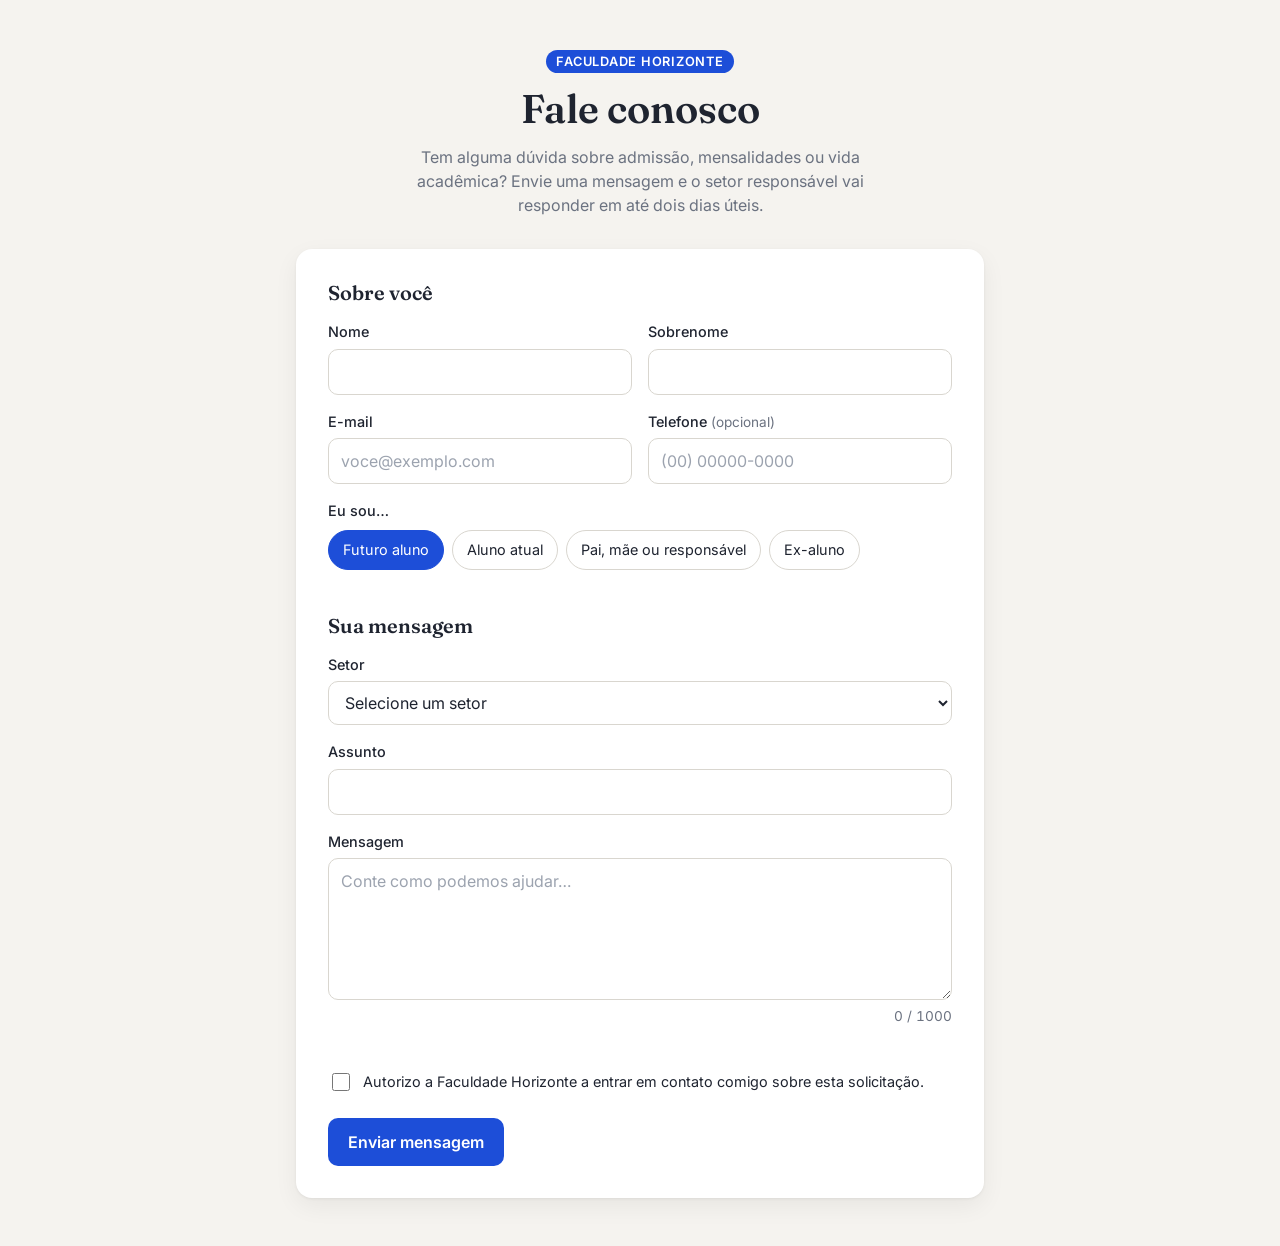
==== commit e78566b9: "Traduz o projeto para o português Co-Authored-By: Claude Opus 5.5 <noreply@anthropic.com> Claude-Ses" ====
--- a/index.html
+++ b/index.html
@@ -1,123 +1,123 @@
 <!DOCTYPE html>
-<html lang="en">
+<html lang="pt-BR">
 
 <head>
   <meta charset="UTF-8">
   <meta name="viewport" content="width=device-width, initial-scale=1.0">
-  <meta name="description" content="Contact Horizon College: admissions and enrollment, tuition and scholarships, registrar's office, internships and careers, and IT support.">
+  <meta name="description" content="Fale com a Faculdade Horizonte: admissões e matrículas, mensalidades e bolsas, secretaria acadêmica, estágios e carreiras, e suporte de TI.">
   <meta name="color-scheme" content="light dark">
-  <title>Contact Us — Horizon College</title>
+  <title>Fale Conosco — Faculdade Horizonte</title>
   <link rel="preconnect" href="https://fonts.googleapis.com">
   <link rel="preconnect" href="https://fonts.gstatic.com" crossorigin>
   <link
     href="https://fonts.googleapis.com/css2?family=Fraunces:opsz,wght@9..144,600&family=Inter:wght@400;500;600&display=swap"
     rel="stylesheet">
-  <link rel="stylesheet" href="css/styles.css">
-  <script src="js/main.js" defer></script>
+  <link rel="stylesheet" href="css/estilos.css">
+  <script src="js/principal.js" defer></script>
 </head>
 
 <body>
-  <main class="page">
-    <header class="intro">
-      <p class="badge">Horizon College</p>
-      <h1>Contact us</h1>
-      <p>Have a question about admissions, tuition, or academic life? Send us a message and the right department will reply within two business days.</p>
+  <main class="pagina">
+    <header class="introducao">
+      <p class="selo">Faculdade Horizonte</p>
+      <h1>Fale conosco</h1>
+      <p>Tem alguma dúvida sobre admissão, mensalidades ou vida acadêmica? Envie uma mensagem e o setor responsável vai responder em até dois dias úteis.</p>
     </header>
 
-    <form class="card" id="contact-form" action="thank-you.html" method="post">
+    <form class="cartao" id="formulario-contato" action="obrigado.html" method="post">
       <fieldset>
-        <legend>About you</legend>
+        <legend>Sobre você</legend>
 
-        <div class="row">
-          <div class="field">
-            <label for="first-name">First name</label>
-            <input type="text" id="first-name" name="firstName" autocomplete="given-name"
-              aria-describedby="first-name-error" required>
-            <small class="error" id="first-name-error">Please enter your first name.</small>
+        <div class="linha">
+          <div class="campo">
+            <label for="nome">Nome</label>
+            <input type="text" id="nome" name="nome" autocomplete="given-name"
+              aria-describedby="nome-erro" required>
+            <small class="erro" id="nome-erro">Informe seu nome.</small>
           </div>
-          <div class="field">
-            <label for="last-name">Last name</label>
-            <input type="text" id="last-name" name="lastName" autocomplete="family-name"
-              aria-describedby="last-name-error" required>
-            <small class="error" id="last-name-error">Please enter your last name.</small>
+          <div class="campo">
+            <label for="sobrenome">Sobrenome</label>
+            <input type="text" id="sobrenome" name="sobrenome" autocomplete="family-name"
+              aria-describedby="sobrenome-erro" required>
+            <small class="erro" id="sobrenome-erro">Informe seu sobrenome.</small>
           </div>
         </div>
 
-        <div class="row">
-          <div class="field">
-            <label for="email">Email</label>
-            <input type="email" id="email" name="email" autocomplete="email" placeholder="you@example.com"
-              aria-describedby="email-error" required>
-            <small class="error" id="email-error">Please enter a valid email address.</small>
+        <div class="linha">
+          <div class="campo">
+            <label for="email">E-mail</label>
+            <input type="email" id="email" name="email" autocomplete="email" placeholder="voce@exemplo.com"
+              aria-describedby="email-erro" required>
+            <small class="erro" id="email-erro">Informe um e-mail válido.</small>
           </div>
-          <div class="field">
-            <label for="phone">Phone <span class="optional">(optional)</span></label>
-            <input type="tel" id="phone" name="phone" autocomplete="tel" inputmode="numeric"
+          <div class="campo">
+            <label for="telefone">Telefone <span class="opcional">(opcional)</span></label>
+            <input type="tel" id="telefone" name="telefone" autocomplete="tel" inputmode="numeric"
               placeholder="(00) 00000-0000">
           </div>
         </div>
 
-        <fieldset class="field">
-          <legend class="field-label">I am a…</legend>
-          <div class="options">
-            <label class="option">
-              <input type="radio" name="profile" value="prospective-student" required checked>
-              <span>Prospective student</span>
+        <fieldset class="campo">
+          <legend class="rotulo-campo">Eu sou…</legend>
+          <div class="opcoes">
+            <label class="opcao">
+              <input type="radio" name="perfil" value="futuro-aluno" required checked>
+              <span>Futuro aluno</span>
             </label>
-            <label class="option">
-              <input type="radio" name="profile" value="current-student">
-              <span>Current student</span>
+            <label class="opcao">
+              <input type="radio" name="perfil" value="aluno-atual">
+              <span>Aluno atual</span>
             </label>
-            <label class="option">
-              <input type="radio" name="profile" value="parent-guardian">
-              <span>Parent or guardian</span>
+            <label class="opcao">
+              <input type="radio" name="perfil" value="responsavel">
+              <span>Pai, mãe ou responsável</span>
             </label>
-            <label class="option">
-              <input type="radio" name="profile" value="alumni">
-              <span>Alumni</span>
+            <label class="opcao">
+              <input type="radio" name="perfil" value="ex-aluno">
+              <span>Ex-aluno</span>
             </label>
           </div>
         </fieldset>
       </fieldset>
 
       <fieldset>
-        <legend>Your message</legend>
+        <legend>Sua mensagem</legend>
 
-        <div class="field">
-          <label for="department">Department</label>
-          <select id="department" name="department" aria-describedby="department-error" required>
-            <option value="" disabled selected>Select a department</option>
-            <option value="admissions">Admissions and enrollment</option>
-            <option value="financial-aid">Tuition and scholarships</option>
-            <option value="registrar">Registrar's office</option>
-            <option value="internships-careers">Internships and careers</option>
-            <option value="it-support">IT support</option>
-            <option value="other">Other</option>
+        <div class="campo">
+          <label for="setor">Setor</label>
+          <select id="setor" name="setor" aria-describedby="setor-erro" required>
+            <option value="" disabled selected>Selecione um setor</option>
+            <option value="admissoes">Admissões e matrículas</option>
+            <option value="financeiro">Mensalidades e bolsas</option>
+            <option value="secretaria">Secretaria acadêmica</option>
+            <option value="estagios-carreiras">Estágios e carreiras</option>
+            <option value="suporte-ti">Suporte de TI</option>
+            <option value="outro">Outro</option>
           </select>
-          <small class="error" id="department-error">Please select a department.</small>
+          <small class="erro" id="setor-erro">Selecione um setor.</small>
         </div>
 
-        <div class="field">
-          <label for="subject">Subject</label>
-          <input type="text" id="subject" name="subject" maxlength="100" aria-describedby="subject-error" required>
-          <small class="error" id="subject-error">Please enter a subject.</small>
+        <div class="campo">
+          <label for="assunto">Assunto</label>
+          <input type="text" id="assunto" name="assunto" maxlength="100" aria-describedby="assunto-erro" required>
+          <small class="erro" id="assunto-erro">Informe um assunto.</small>
         </div>
 
-        <div class="field">
-          <label for="message">Message</label>
-          <textarea id="message" name="message" rows="5" minlength="20" maxlength="1000"
-            placeholder="Tell us how we can help…" aria-describedby="message-error counter" required></textarea>
-          <small class="error" id="message-error">Please write at least 20 characters.</small>
-          <small class="counter" id="counter" aria-live="polite">0 / 1000</small>
+        <div class="campo">
+          <label for="mensagem">Mensagem</label>
+          <textarea id="mensagem" name="mensagem" rows="5" minlength="20" maxlength="1000"
+            placeholder="Conte como podemos ajudar…" aria-describedby="mensagem-erro contador" required></textarea>
+          <small class="erro" id="mensagem-erro">Escreva pelo menos 20 caracteres.</small>
+          <small class="contador" id="contador" aria-live="polite">0 / 1000</small>
         </div>
       </fieldset>
 
-      <label class="consent">
-        <input type="checkbox" name="consent" required>
-        <span>I authorize Horizon College to contact me about this request.</span>
+      <label class="consentimento">
+        <input type="checkbox" name="consentimento" required>
+        <span>Autorizo a Faculdade Horizonte a entrar em contato comigo sobre esta solicitação.</span>
       </label>
 
-      <button type="submit">Send message</button>
+      <button type="submit">Enviar mensagem</button>
     </form>
   </main>
 </body>
--- a/css/estilos.css
+++ b/css/estilos.css
@@ -0,0 +1,355 @@
+:root {
+    color-scheme: light;
+    --fundo: #f5f3ef;
+    --fundo-cartao: #ffffff;
+    --fundo-campo: #ffffff;
+    --texto: #1f2430;
+    --texto-suave: #6b7280;
+    --texto-dica: #9ca3af;
+    --borda: #d9d6cf;
+    --borda-hover: #b8b4aa;
+    --primaria: #1d4ed8;
+    --sobre-primaria: #ffffff;
+    --erro: #b42318;
+    --fundo-sucesso: #dcfce7;
+    --texto-sucesso: #15803d;
+    --sombra: 0 1px 3px rgb(0 0 0 / .06), 0 8px 24px rgb(0 0 0 / .06);
+    --raio: 10px;
+    --velocidade: .15s;
+}
+
+@media (prefers-color-scheme: dark) {
+    :root {
+        color-scheme: dark;
+        --fundo: #12141a;
+        --fundo-cartao: #1b1e26;
+        --fundo-campo: #12141a;
+        --texto: #e8e9ed;
+        --texto-suave: #9aa1ad;
+        --texto-dica: #6b7280;
+        --borda: #343844;
+        --borda-hover: #4b5060;
+        --primaria: #5b8cff;
+        --sobre-primaria: #0b1020;
+        --erro: #f97066;
+        --fundo-sucesso: #14532d;
+        --texto-sucesso: #86efac;
+        --sombra: 0 1px 3px rgb(0 0 0 / .4), 0 8px 24px rgb(0 0 0 / .3);
+    }
+}
+
+*,
+*::before,
+*::after {
+    box-sizing: border-box;
+}
+
+body {
+    margin: 0;
+    font-family: "Inter", system-ui, sans-serif;
+    background: var(--fundo);
+    color: var(--texto);
+    line-height: 1.5;
+    -webkit-font-smoothing: antialiased;
+}
+
+h1,
+h2,
+legend {
+    font-family: "Fraunces", Georgia, serif;
+    font-weight: 600;
+    line-height: 1.2;
+}
+
+h1 {
+    font-size: clamp(1.75rem, 1.2rem + 2vw, 2.5rem);
+    margin: 0 0 12px;
+}
+
+.pagina {
+    max-width: 720px;
+    margin: 0 auto;
+    padding: 48px 16px;
+}
+
+.introducao {
+    text-align: center;
+    margin-bottom: 32px;
+}
+
+.introducao p {
+    max-width: 52ch;
+    margin: 0 auto;
+    color: var(--texto-suave);
+}
+
+.introducao .selo {
+    display: inline-block;
+    margin-bottom: 12px;
+    padding: 2px 10px;
+    border-radius: 999px;
+    background: var(--primaria);
+    color: var(--sobre-primaria);
+    font-size: .8rem;
+    font-weight: 600;
+    letter-spacing: .06em;
+    text-transform: uppercase;
+}
+
+.cartao {
+    background: var(--fundo-cartao);
+    border-radius: 16px;
+    padding: 32px;
+    box-shadow: var(--sombra);
+}
+
+fieldset {
+    border: 0;
+    padding: 0;
+    margin: 0 0 28px;
+    min-width: 0;
+}
+
+legend {
+    padding: 0;
+    font-size: 1.25rem;
+    margin-bottom: 16px;
+}
+
+.linha {
+    display: grid;
+    grid-template-columns: 1fr 1fr;
+    gap: 16px;
+}
+
+.campo {
+    display: flex;
+    flex-direction: column;
+    gap: 6px;
+    margin-bottom: 16px;
+}
+
+label,
+.rotulo-campo {
+    font-weight: 500;
+    font-size: .9rem;
+}
+
+legend.rotulo-campo {
+    font-family: inherit;
+    line-height: 1.5;
+    margin-bottom: 8px;
+}
+
+.opcional,
+.contador {
+    color: var(--texto-suave);
+    font-weight: 400;
+    font-size: .85rem;
+}
+
+.contador {
+    align-self: flex-end;
+    font-variant-numeric: tabular-nums;
+}
+
+input,
+select,
+textarea {
+    width: 100%;
+    font: inherit;
+    color: inherit;
+    padding: 10px 12px;
+    border: 1px solid var(--borda);
+    border-radius: var(--raio);
+    background: var(--fundo-campo);
+    transition: border-color var(--velocidade);
+}
+
+textarea {
+    resize: vertical;
+    min-height: 120px;
+}
+
+input:hover,
+select:hover,
+textarea:hover {
+    border-color: var(--borda-hover);
+}
+
+input:focus-visible,
+select:focus-visible,
+textarea:focus-visible {
+    outline: 2px solid var(--primaria);
+    outline-offset: 1px;
+    border-color: var(--primaria);
+}
+
+::placeholder {
+    color: var(--texto-dica);
+}
+
+.erro {
+    display: none;
+    color: var(--erro);
+    font-size: .85rem;
+}
+
+:is(input, select, textarea):user-invalid {
+    border-color: var(--erro);
+}
+
+:is(input, select, textarea):user-invalid ~ .erro {
+    display: block;
+}
+
+.opcoes {
+    display: flex;
+    flex-wrap: wrap;
+    gap: 8px;
+}
+
+.opcao {
+    position: relative;
+}
+
+.opcao input {
+    position: absolute;
+    opacity: 0;
+    width: 1px;
+    height: 1px;
+}
+
+.opcao span {
+    display: inline-block;
+    padding: 8px 14px;
+    border: 1px solid var(--borda);
+    border-radius: 999px;
+    font-weight: 400;
+    cursor: pointer;
+    transition: background var(--velocidade), border-color var(--velocidade), color var(--velocidade);
+}
+
+.opcao span:hover {
+    border-color: var(--primaria);
+}
+
+.opcao input:checked + span {
+    background: var(--primaria);
+    border-color: var(--primaria);
+    color: var(--sobre-primaria);
+}
+
+.opcao input:focus-visible + span {
+    outline: 2px solid var(--primaria);
+    outline-offset: 2px;
+}
+
+.consentimento {
+    display: flex;
+    gap: 10px;
+    align-items: flex-start;
+    font-weight: 400;
+    margin-bottom: 24px;
+    cursor: pointer;
+}
+
+.consentimento input {
+    width: 18px;
+    height: 18px;
+    margin-top: 2px;
+    flex-shrink: 0;
+    accent-color: var(--primaria);
+}
+
+button,
+.link-botao {
+    display: inline-block;
+    text-decoration: none;
+    font: inherit;
+    font-weight: 600;
+    padding: 12px 20px;
+    border: 0;
+    border-radius: var(--raio);
+    background: var(--primaria);
+    color: var(--sobre-primaria);
+    cursor: pointer;
+    transition: filter var(--velocidade), transform var(--velocidade);
+}
+
+button:hover,
+.link-botao:hover {
+    filter: brightness(1.1);
+}
+
+button:active,
+.link-botao:active {
+    transform: translateY(1px);
+}
+
+button:focus-visible,
+.link-botao:focus-visible {
+    outline: 2px solid var(--primaria);
+    outline-offset: 2px;
+}
+
+button:disabled {
+    cursor: progress;
+    opacity: .7;
+    filter: none;
+    transform: none;
+}
+
+.sucesso {
+    text-align: center;
+}
+
+.icone-sucesso {
+    width: 56px;
+    height: 56px;
+    margin: 0 auto 12px;
+    display: grid;
+    place-items: center;
+    border-radius: 50%;
+    background: var(--fundo-sucesso);
+    color: var(--texto-sucesso);
+    font-size: 1.5rem;
+}
+
+.sucesso h1 {
+    font-size: 1.75rem;
+    margin: 0 0 8px;
+}
+
+.sucesso p {
+    color: var(--texto-suave);
+    margin: 0 0 24px;
+}
+
+@media (max-width: 560px) {
+    .pagina {
+        padding-block: 32px;
+    }
+
+    .cartao {
+        padding: 24px 20px;
+    }
+
+    .linha {
+        grid-template-columns: 1fr;
+        gap: 0;
+    }
+
+    button,
+    .link-botao {
+        width: 100%;
+    }
+}
+
+@media (prefers-reduced-motion: reduce) {
+    *,
+    *::before,
+    *::after {
+        transition: none !important;
+    }
+}
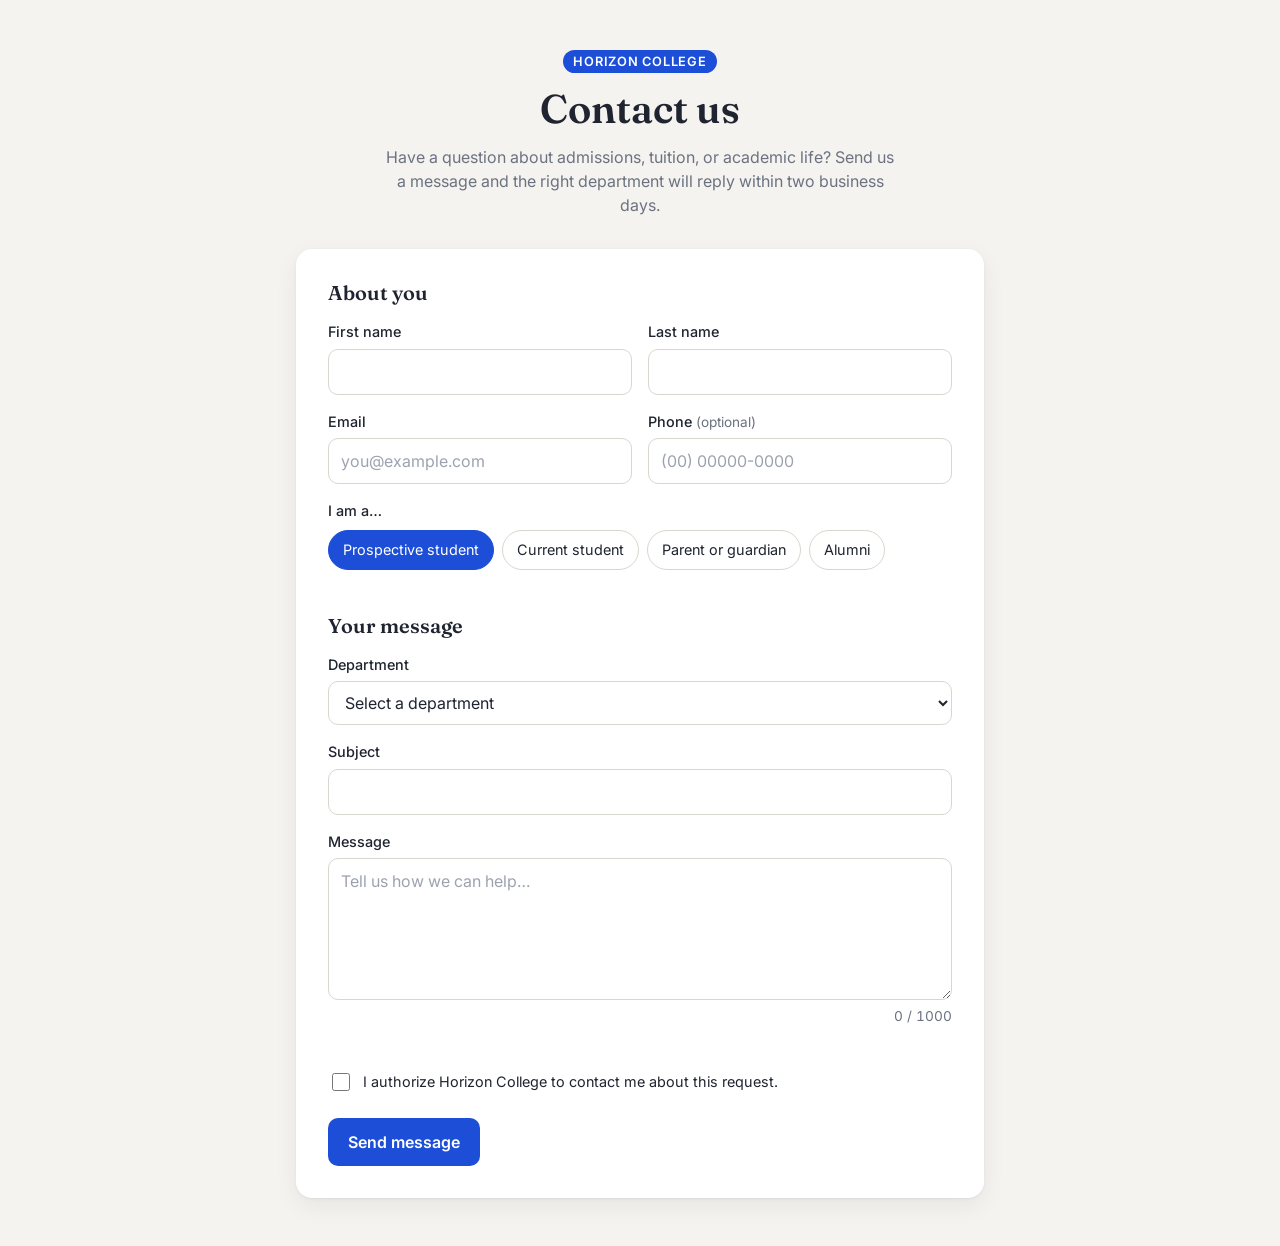
==== commit 931b25ec: "Translate project to English Co-Authored-By: Claude Opus 5.5 <noreply@anthropic.com> Claude-Session:" ====
--- a/index.html
+++ b/index.html
@@ -1,123 +1,123 @@
 <!DOCTYPE html>
-<html lang="pt-BR">
+<html lang="en">
 
 <head>
   <meta charset="UTF-8">
   <meta name="viewport" content="width=device-width, initial-scale=1.0">
-  <meta name="description" content="Fale com a Faculdade Horizonte: admissões e matrículas, mensalidades e bolsas, secretaria acadêmica, estágios e carreiras, e suporte de TI.">
+  <meta name="description" content="Contact Horizon College: admissions and enrollment, tuition and scholarships, registrar's office, internships and careers, and IT support.">
   <meta name="color-scheme" content="light dark">
-  <title>Fale Conosco — Faculdade Horizonte</title>
+  <title>Contact Us — Horizon College</title>
   <link rel="preconnect" href="https://fonts.googleapis.com">
   <link rel="preconnect" href="https://fonts.gstatic.com" crossorigin>
   <link
     href="https://fonts.googleapis.com/css2?family=Fraunces:opsz,wght@9..144,600&family=Inter:wght@400;500;600&display=swap"
     rel="stylesheet">
-  <link rel="stylesheet" href="css/estilos.css">
-  <script src="js/principal.js" defer></script>
+  <link rel="stylesheet" href="css/styles.css">
+  <script src="js/main.js" defer></script>
 </head>
 
 <body>
-  <main class="pagina">
-    <header class="introducao">
-      <p class="selo">Faculdade Horizonte</p>
-      <h1>Fale conosco</h1>
-      <p>Tem alguma dúvida sobre admissão, mensalidades ou vida acadêmica? Envie uma mensagem e o setor responsável vai responder em até dois dias úteis.</p>
+  <main class="page">
+    <header class="intro">
+      <p class="badge">Horizon College</p>
+      <h1>Contact us</h1>
+      <p>Have a question about admissions, tuition, or academic life? Send us a message and the right department will reply within two business days.</p>
     </header>
 
-    <form class="cartao" id="formulario-contato" action="obrigado.html" method="post">
+    <form class="card" id="contact-form" action="thank-you.html" method="post">
       <fieldset>
-        <legend>Sobre você</legend>
+        <legend>About you</legend>
 
-        <div class="linha">
-          <div class="campo">
-            <label for="nome">Nome</label>
-            <input type="text" id="nome" name="nome" autocomplete="given-name"
-              aria-describedby="nome-erro" required>
-            <small class="erro" id="nome-erro">Informe seu nome.</small>
+        <div class="row">
+          <div class="field">
+            <label for="first-name">First name</label>
+            <input type="text" id="first-name" name="firstName" autocomplete="given-name"
+              aria-describedby="first-name-error" required>
+            <small class="error" id="first-name-error">Please enter your first name.</small>
           </div>
-          <div class="campo">
-            <label for="sobrenome">Sobrenome</label>
-            <input type="text" id="sobrenome" name="sobrenome" autocomplete="family-name"
-              aria-describedby="sobrenome-erro" required>
-            <small class="erro" id="sobrenome-erro">Informe seu sobrenome.</small>
+          <div class="field">
+            <label for="last-name">Last name</label>
+            <input type="text" id="last-name" name="lastName" autocomplete="family-name"
+              aria-describedby="last-name-error" required>
+            <small class="error" id="last-name-error">Please enter your last name.</small>
           </div>
         </div>
 
-        <div class="linha">
-          <div class="campo">
-            <label for="email">E-mail</label>
-            <input type="email" id="email" name="email" autocomplete="email" placeholder="voce@exemplo.com"
-              aria-describedby="email-erro" required>
-            <small class="erro" id="email-erro">Informe um e-mail válido.</small>
+        <div class="row">
+          <div class="field">
+            <label for="email">Email</label>
+            <input type="email" id="email" name="email" autocomplete="email" placeholder="you@example.com"
+              aria-describedby="email-error" required>
+            <small class="error" id="email-error">Please enter a valid email address.</small>
           </div>
-          <div class="campo">
-            <label for="telefone">Telefone <span class="opcional">(opcional)</span></label>
-            <input type="tel" id="telefone" name="telefone" autocomplete="tel" inputmode="numeric"
+          <div class="field">
+            <label for="phone">Phone <span class="optional">(optional)</span></label>
+            <input type="tel" id="phone" name="phone" autocomplete="tel" inputmode="numeric"
               placeholder="(00) 00000-0000">
           </div>
         </div>
 
-        <fieldset class="campo">
-          <legend class="rotulo-campo">Eu sou…</legend>
-          <div class="opcoes">
-            <label class="opcao">
-              <input type="radio" name="perfil" value="futuro-aluno" required checked>
-              <span>Futuro aluno</span>
+        <fieldset class="field">
+          <legend class="field-label">I am a…</legend>
+          <div class="options">
+            <label class="option">
+              <input type="radio" name="profile" value="prospective-student" required checked>
+              <span>Prospective student</span>
             </label>
-            <label class="opcao">
-              <input type="radio" name="perfil" value="aluno-atual">
-              <span>Aluno atual</span>
+            <label class="option">
+              <input type="radio" name="profile" value="current-student">
+              <span>Current student</span>
             </label>
-            <label class="opcao">
-              <input type="radio" name="perfil" value="responsavel">
-              <span>Pai, mãe ou responsável</span>
+            <label class="option">
+              <input type="radio" name="profile" value="parent-guardian">
+              <span>Parent or guardian</span>
             </label>
-            <label class="opcao">
-              <input type="radio" name="perfil" value="ex-aluno">
-              <span>Ex-aluno</span>
+            <label class="option">
+              <input type="radio" name="profile" value="alumni">
+              <span>Alumni</span>
             </label>
           </div>
         </fieldset>
       </fieldset>
 
       <fieldset>
-        <legend>Sua mensagem</legend>
+        <legend>Your message</legend>
 
-        <div class="campo">
-          <label for="setor">Setor</label>
-          <select id="setor" name="setor" aria-describedby="setor-erro" required>
-            <option value="" disabled selected>Selecione um setor</option>
-            <option value="admissoes">Admissões e matrículas</option>
-            <option value="financeiro">Mensalidades e bolsas</option>
-            <option value="secretaria">Secretaria acadêmica</option>
-            <option value="estagios-carreiras">Estágios e carreiras</option>
-            <option value="suporte-ti">Suporte de TI</option>
-            <option value="outro">Outro</option>
+        <div class="field">
+          <label for="department">Department</label>
+          <select id="department" name="department" aria-describedby="department-error" required>
+            <option value="" disabled selected>Select a department</option>
+            <option value="admissions">Admissions and enrollment</option>
+            <option value="financial-aid">Tuition and scholarships</option>
+            <option value="registrar">Registrar's office</option>
+            <option value="internships-careers">Internships and careers</option>
+            <option value="it-support">IT support</option>
+            <option value="other">Other</option>
           </select>
-          <small class="erro" id="setor-erro">Selecione um setor.</small>
+          <small class="error" id="department-error">Please select a department.</small>
         </div>
 
-        <div class="campo">
-          <label for="assunto">Assunto</label>
-          <input type="text" id="assunto" name="assunto" maxlength="100" aria-describedby="assunto-erro" required>
-          <small class="erro" id="assunto-erro">Informe um assunto.</small>
+        <div class="field">
+          <label for="subject">Subject</label>
+          <input type="text" id="subject" name="subject" maxlength="100" aria-describedby="subject-error" required>
+          <small class="error" id="subject-error">Please enter a subject.</small>
         </div>
 
-        <div class="campo">
-          <label for="mensagem">Mensagem</label>
-          <textarea id="mensagem" name="mensagem" rows="5" minlength="20" maxlength="1000"
-            placeholder="Conte como podemos ajudar…" aria-describedby="mensagem-erro contador" required></textarea>
-          <small class="erro" id="mensagem-erro">Escreva pelo menos 20 caracteres.</small>
-          <small class="contador" id="contador" aria-live="polite">0 / 1000</small>
+        <div class="field">
+          <label for="message">Message</label>
+          <textarea id="message" name="message" rows="5" minlength="20" maxlength="1000"
+            placeholder="Tell us how we can help…" aria-describedby="message-error counter" required></textarea>
+          <small class="error" id="message-error">Please write at least 20 characters.</small>
+          <small class="counter" id="counter" aria-live="polite">0 / 1000</small>
         </div>
       </fieldset>
 
-      <label class="consentimento">
-        <input type="checkbox" name="consentimento" required>
-        <span>Autorizo a Faculdade Horizonte a entrar em contato comigo sobre esta solicitação.</span>
+      <label class="consent">
+        <input type="checkbox" name="consent" required>
+        <span>I authorize Horizon College to contact me about this request.</span>
       </label>
 
-      <button type="submit">Enviar mensagem</button>
+      <button type="submit">Send message</button>
     </form>
   </main>
 </body>
--- a/css/styles.css
+++ b/css/styles.css
@@ -0,0 +1,355 @@
+:root {
+    color-scheme: light;
+    --bg: #f5f3ef;
+    --card-bg: #ffffff;
+    --field-bg: #ffffff;
+    --text: #1f2430;
+    --text-muted: #6b7280;
+    --text-placeholder: #9ca3af;
+    --border: #d9d6cf;
+    --border-hover: #b8b4aa;
+    --primary: #1d4ed8;
+    --on-primary: #ffffff;
+    --error: #b42318;
+    --success-bg: #dcfce7;
+    --success-text: #15803d;
+    --shadow: 0 1px 3px rgb(0 0 0 / .06), 0 8px 24px rgb(0 0 0 / .06);
+    --radius: 10px;
+    --speed: .15s;
+}
+
+@media (prefers-color-scheme: dark) {
+    :root {
+        color-scheme: dark;
+        --bg: #12141a;
+        --card-bg: #1b1e26;
+        --field-bg: #12141a;
+        --text: #e8e9ed;
+        --text-muted: #9aa1ad;
+        --text-placeholder: #6b7280;
+        --border: #343844;
+        --border-hover: #4b5060;
+        --primary: #5b8cff;
+        --on-primary: #0b1020;
+        --error: #f97066;
+        --success-bg: #14532d;
+        --success-text: #86efac;
+        --shadow: 0 1px 3px rgb(0 0 0 / .4), 0 8px 24px rgb(0 0 0 / .3);
+    }
+}
+
+*,
+*::before,
+*::after {
+    box-sizing: border-box;
+}
+
+body {
+    margin: 0;
+    font-family: "Inter", system-ui, sans-serif;
+    background: var(--bg);
+    color: var(--text);
+    line-height: 1.5;
+    -webkit-font-smoothing: antialiased;
+}
+
+h1,
+h2,
+legend {
+    font-family: "Fraunces", Georgia, serif;
+    font-weight: 600;
+    line-height: 1.2;
+}
+
+h1 {
+    font-size: clamp(1.75rem, 1.2rem + 2vw, 2.5rem);
+    margin: 0 0 12px;
+}
+
+.page {
+    max-width: 720px;
+    margin: 0 auto;
+    padding: 48px 16px;
+}
+
+.intro {
+    text-align: center;
+    margin-bottom: 32px;
+}
+
+.intro p {
+    max-width: 52ch;
+    margin: 0 auto;
+    color: var(--text-muted);
+}
+
+.intro .badge {
+    display: inline-block;
+    margin-bottom: 12px;
+    padding: 2px 10px;
+    border-radius: 999px;
+    background: var(--primary);
+    color: var(--on-primary);
+    font-size: .8rem;
+    font-weight: 600;
+    letter-spacing: .06em;
+    text-transform: uppercase;
+}
+
+.card {
+    background: var(--card-bg);
+    border-radius: 16px;
+    padding: 32px;
+    box-shadow: var(--shadow);
+}
+
+fieldset {
+    border: 0;
+    padding: 0;
+    margin: 0 0 28px;
+    min-width: 0;
+}
+
+legend {
+    padding: 0;
+    font-size: 1.25rem;
+    margin-bottom: 16px;
+}
+
+.row {
+    display: grid;
+    grid-template-columns: 1fr 1fr;
+    gap: 16px;
+}
+
+.field {
+    display: flex;
+    flex-direction: column;
+    gap: 6px;
+    margin-bottom: 16px;
+}
+
+label,
+.field-label {
+    font-weight: 500;
+    font-size: .9rem;
+}
+
+legend.field-label {
+    font-family: inherit;
+    line-height: 1.5;
+    margin-bottom: 8px;
+}
+
+.optional,
+.counter {
+    color: var(--text-muted);
+    font-weight: 400;
+    font-size: .85rem;
+}
+
+.counter {
+    align-self: flex-end;
+    font-variant-numeric: tabular-nums;
+}
+
+input,
+select,
+textarea {
+    width: 100%;
+    font: inherit;
+    color: inherit;
+    padding: 10px 12px;
+    border: 1px solid var(--border);
+    border-radius: var(--radius);
+    background: var(--field-bg);
+    transition: border-color var(--speed);
+}
+
+textarea {
+    resize: vertical;
+    min-height: 120px;
+}
+
+input:hover,
+select:hover,
+textarea:hover {
+    border-color: var(--border-hover);
+}
+
+input:focus-visible,
+select:focus-visible,
+textarea:focus-visible {
+    outline: 2px solid var(--primary);
+    outline-offset: 1px;
+    border-color: var(--primary);
+}
+
+::placeholder {
+    color: var(--text-placeholder);
+}
+
+.error {
+    display: none;
+    color: var(--error);
+    font-size: .85rem;
+}
+
+:is(input, select, textarea):user-invalid {
+    border-color: var(--error);
+}
+
+:is(input, select, textarea):user-invalid ~ .error {
+    display: block;
+}
+
+.options {
+    display: flex;
+    flex-wrap: wrap;
+    gap: 8px;
+}
+
+.option {
+    position: relative;
+}
+
+.option input {
+    position: absolute;
+    opacity: 0;
+    width: 1px;
+    height: 1px;
+}
+
+.option span {
+    display: inline-block;
+    padding: 8px 14px;
+    border: 1px solid var(--border);
+    border-radius: 999px;
+    font-weight: 400;
+    cursor: pointer;
+    transition: background var(--speed), border-color var(--speed), color var(--speed);
+}
+
+.option span:hover {
+    border-color: var(--primary);
+}
+
+.option input:checked + span {
+    background: var(--primary);
+    border-color: var(--primary);
+    color: var(--on-primary);
+}
+
+.option input:focus-visible + span {
+    outline: 2px solid var(--primary);
+    outline-offset: 2px;
+}
+
+.consent {
+    display: flex;
+    gap: 10px;
+    align-items: flex-start;
+    font-weight: 400;
+    margin-bottom: 24px;
+    cursor: pointer;
+}
+
+.consent input {
+    width: 18px;
+    height: 18px;
+    margin-top: 2px;
+    flex-shrink: 0;
+    accent-color: var(--primary);
+}
+
+button,
+.button-link {
+    display: inline-block;
+    text-decoration: none;
+    font: inherit;
+    font-weight: 600;
+    padding: 12px 20px;
+    border: 0;
+    border-radius: var(--radius);
+    background: var(--primary);
+    color: var(--on-primary);
+    cursor: pointer;
+    transition: filter var(--speed), transform var(--speed);
+}
+
+button:hover,
+.button-link:hover {
+    filter: brightness(1.1);
+}
+
+button:active,
+.button-link:active {
+    transform: translateY(1px);
+}
+
+button:focus-visible,
+.button-link:focus-visible {
+    outline: 2px solid var(--primary);
+    outline-offset: 2px;
+}
+
+button:disabled {
+    cursor: progress;
+    opacity: .7;
+    filter: none;
+    transform: none;
+}
+
+.success {
+    text-align: center;
+}
+
+.success-icon {
+    width: 56px;
+    height: 56px;
+    margin: 0 auto 12px;
+    display: grid;
+    place-items: center;
+    border-radius: 50%;
+    background: var(--success-bg);
+    color: var(--success-text);
+    font-size: 1.5rem;
+}
+
+.success h1 {
+    font-size: 1.75rem;
+    margin: 0 0 8px;
+}
+
+.success p {
+    color: var(--text-muted);
+    margin: 0 0 24px;
+}
+
+@media (max-width: 560px) {
+    .page {
+        padding-block: 32px;
+    }
+
+    .card {
+        padding: 24px 20px;
+    }
+
+    .row {
+        grid-template-columns: 1fr;
+        gap: 0;
+    }
+
+    button,
+    .button-link {
+        width: 100%;
+    }
+}
+
+@media (prefers-reduced-motion: reduce) {
+    *,
+    *::before,
+    *::after {
+        transition: none !important;
+    }
+}
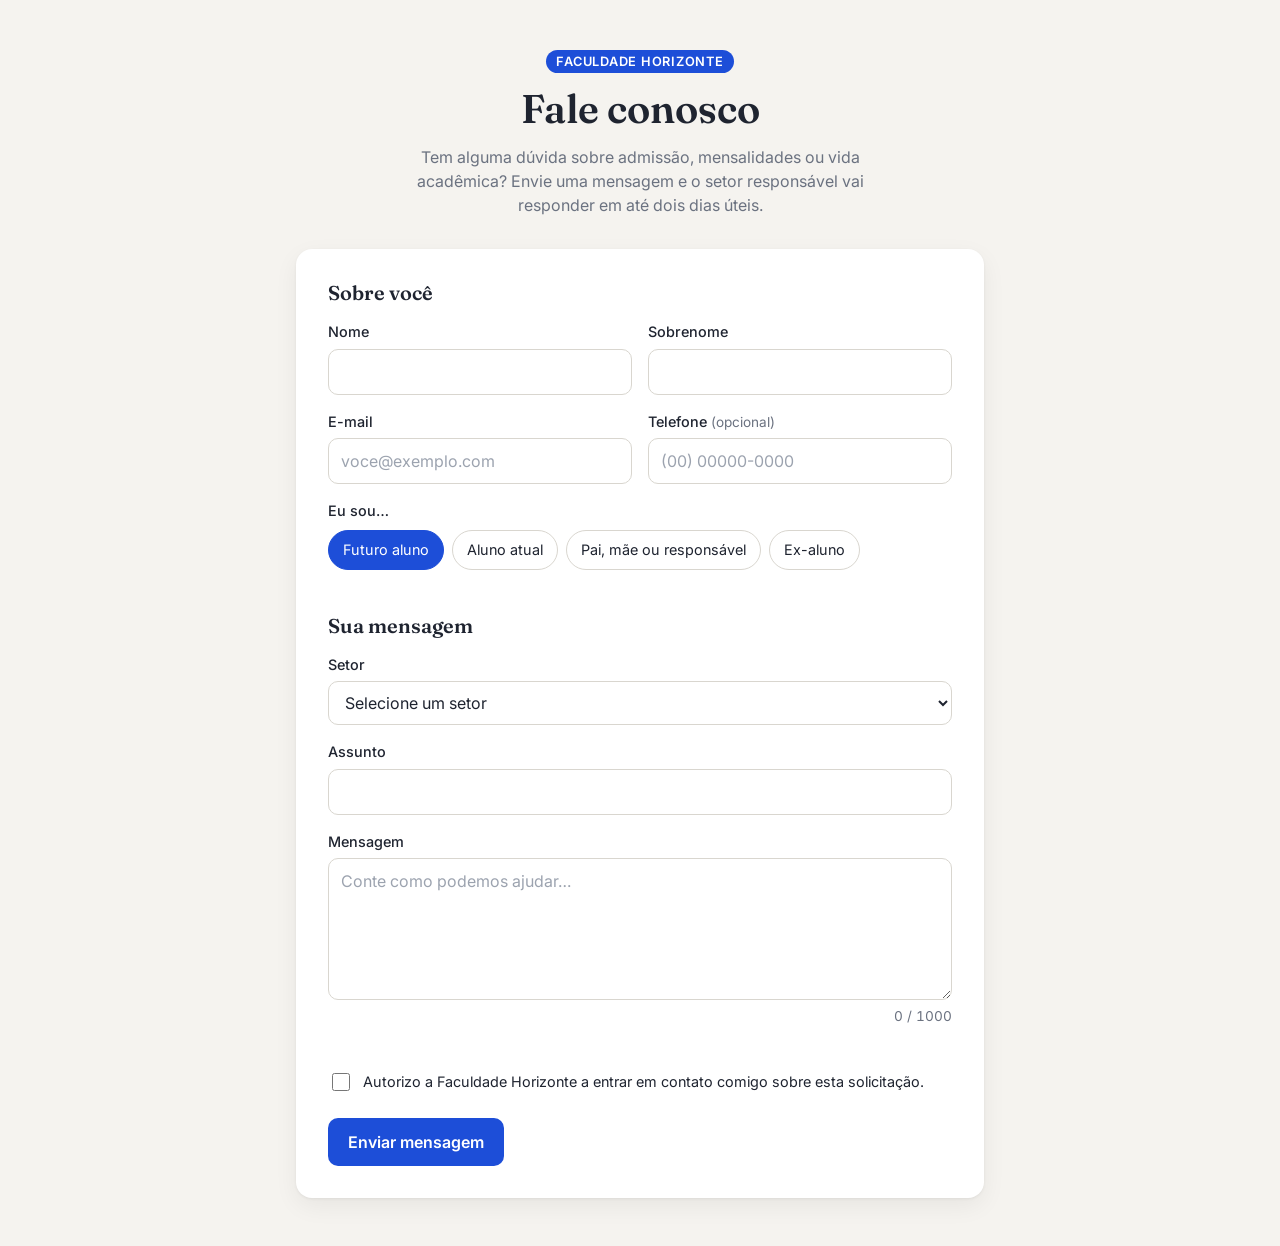
==== commit 5b6d706e: "Traduz o projeto para o português Co-Authored-By: Claude Opus 5.5 <noreply@anthropic.com> Claude-Ses" ====
--- a/index.html
+++ b/index.html
@@ -1,123 +1,123 @@
 <!DOCTYPE html>
-<html lang="en">
+<html lang="pt-BR">
 
 <head>
   <meta charset="UTF-8">
   <meta name="viewport" content="width=device-width, initial-scale=1.0">
-  <meta name="description" content="Contact Horizon College: admissions and enrollment, tuition and scholarships, registrar's office, internships and careers, and IT support.">
+  <meta name="description" content="Fale com a Faculdade Horizonte: admissões e matrículas, mensalidades e bolsas, secretaria acadêmica, estágios e carreiras, e suporte de TI.">
   <meta name="color-scheme" content="light dark">
-  <title>Contact Us — Horizon College</title>
+  <title>Fale Conosco — Faculdade Horizonte</title>
   <link rel="preconnect" href="https://fonts.googleapis.com">
   <link rel="preconnect" href="https://fonts.gstatic.com" crossorigin>
   <link
     href="https://fonts.googleapis.com/css2?family=Fraunces:opsz,wght@9..144,600&family=Inter:wght@400;500;600&display=swap"
     rel="stylesheet">
-  <link rel="stylesheet" href="css/styles.css">
-  <script src="js/main.js" defer></script>
+  <link rel="stylesheet" href="css/estilos.css">
+  <script src="js/principal.js" defer></script>
 </head>
 
 <body>
-  <main class="page">
-    <header class="intro">
-      <p class="badge">Horizon College</p>
-      <h1>Contact us</h1>
-      <p>Have a question about admissions, tuition, or academic life? Send us a message and the right department will reply within two business days.</p>
+  <main class="pagina">
+    <header class="introducao">
+      <p class="selo">Faculdade Horizonte</p>
+      <h1>Fale conosco</h1>
+      <p>Tem alguma dúvida sobre admissão, mensalidades ou vida acadêmica? Envie uma mensagem e o setor responsável vai responder em até dois dias úteis.</p>
     </header>
 
-    <form class="card" id="contact-form" action="thank-you.html" method="post">
+    <form class="cartao" id="formulario-contato" action="obrigado.html" method="post">
       <fieldset>
-        <legend>About you</legend>
+        <legend>Sobre você</legend>
 
-        <div class="row">
-          <div class="field">
-            <label for="first-name">First name</label>
-            <input type="text" id="first-name" name="firstName" autocomplete="given-name"
-              aria-describedby="first-name-error" required>
-            <small class="error" id="first-name-error">Please enter your first name.</small>
+        <div class="linha">
+          <div class="campo">
+            <label for="nome">Nome</label>
+            <input type="text" id="nome" name="nome" autocomplete="given-name"
+              aria-describedby="nome-erro" required>
+            <small class="erro" id="nome-erro">Informe seu nome.</small>
           </div>
-          <div class="field">
-            <label for="last-name">Last name</label>
-            <input type="text" id="last-name" name="lastName" autocomplete="family-name"
-              aria-describedby="last-name-error" required>
-            <small class="error" id="last-name-error">Please enter your last name.</small>
+          <div class="campo">
+            <label for="sobrenome">Sobrenome</label>
+            <input type="text" id="sobrenome" name="sobrenome" autocomplete="family-name"
+              aria-describedby="sobrenome-erro" required>
+            <small class="erro" id="sobrenome-erro">Informe seu sobrenome.</small>
           </div>
         </div>
 
-        <div class="row">
-          <div class="field">
-            <label for="email">Email</label>
-            <input type="email" id="email" name="email" autocomplete="email" placeholder="you@example.com"
-              aria-describedby="email-error" required>
-            <small class="error" id="email-error">Please enter a valid email address.</small>
+        <div class="linha">
+          <div class="campo">
+            <label for="email">E-mail</label>
+            <input type="email" id="email" name="email" autocomplete="email" placeholder="voce@exemplo.com"
+              aria-describedby="email-erro" required>
+            <small class="erro" id="email-erro">Informe um e-mail válido.</small>
           </div>
-          <div class="field">
-            <label for="phone">Phone <span class="optional">(optional)</span></label>
-            <input type="tel" id="phone" name="phone" autocomplete="tel" inputmode="numeric"
+          <div class="campo">
+            <label for="telefone">Telefone <span class="opcional">(opcional)</span></label>
+            <input type="tel" id="telefone" name="telefone" autocomplete="tel" inputmode="numeric"
               placeholder="(00) 00000-0000">
           </div>
         </div>
 
-        <fieldset class="field">
-          <legend class="field-label">I am a…</legend>
-          <div class="options">
-            <label class="option">
-              <input type="radio" name="profile" value="prospective-student" required checked>
-              <span>Prospective student</span>
+        <fieldset class="campo">
+          <legend class="rotulo-campo">Eu sou…</legend>
+          <div class="opcoes">
+            <label class="opcao">
+              <input type="radio" name="perfil" value="futuro-aluno" required checked>
+              <span>Futuro aluno</span>
             </label>
-            <label class="option">
-              <input type="radio" name="profile" value="current-student">
-              <span>Current student</span>
+            <label class="opcao">
+              <input type="radio" name="perfil" value="aluno-atual">
+              <span>Aluno atual</span>
             </label>
-            <label class="option">
-              <input type="radio" name="profile" value="parent-guardian">
-              <span>Parent or guardian</span>
+            <label class="opcao">
+              <input type="radio" name="perfil" value="responsavel">
+              <span>Pai, mãe ou responsável</span>
             </label>
-            <label class="option">
-              <input type="radio" name="profile" value="alumni">
-              <span>Alumni</span>
+            <label class="opcao">
+              <input type="radio" name="perfil" value="ex-aluno">
+              <span>Ex-aluno</span>
             </label>
           </div>
         </fieldset>
       </fieldset>
 
       <fieldset>
-        <legend>Your message</legend>
+        <legend>Sua mensagem</legend>
 
-        <div class="field">
-          <label for="department">Department</label>
-          <select id="department" name="department" aria-describedby="department-error" required>
-            <option value="" disabled selected>Select a department</option>
-            <option value="admissions">Admissions and enrollment</option>
-            <option value="financial-aid">Tuition and scholarships</option>
-            <option value="registrar">Registrar's office</option>
-            <option value="internships-careers">Internships and careers</option>
-            <option value="it-support">IT support</option>
-            <option value="other">Other</option>
+        <div class="campo">
+          <label for="setor">Setor</label>
+          <select id="setor" name="setor" aria-describedby="setor-erro" required>
+            <option value="" disabled selected>Selecione um setor</option>
+            <option value="admissoes">Admissões e matrículas</option>
+            <option value="financeiro">Mensalidades e bolsas</option>
+            <option value="secretaria">Secretaria acadêmica</option>
+            <option value="estagios-carreiras">Estágios e carreiras</option>
+            <option value="suporte-ti">Suporte de TI</option>
+            <option value="outro">Outro</option>
           </select>
-          <small class="error" id="department-error">Please select a department.</small>
+          <small class="erro" id="setor-erro">Selecione um setor.</small>
         </div>
 
-        <div class="field">
-          <label for="subject">Subject</label>
-          <input type="text" id="subject" name="subject" maxlength="100" aria-describedby="subject-error" required>
-          <small class="error" id="subject-error">Please enter a subject.</small>
+        <div class="campo">
+          <label for="assunto">Assunto</label>
+          <input type="text" id="assunto" name="assunto" maxlength="100" aria-describedby="assunto-erro" required>
+          <small class="erro" id="assunto-erro">Informe um assunto.</small>
         </div>
 
-        <div class="field">
-          <label for="message">Message</label>
-          <textarea id="message" name="message" rows="5" minlength="20" maxlength="1000"
-            placeholder="Tell us how we can help…" aria-describedby="message-error counter" required></textarea>
-          <small class="error" id="message-error">Please write at least 20 characters.</small>
-          <small class="counter" id="counter" aria-live="polite">0 / 1000</small>
+        <div class="campo">
+          <label for="mensagem">Mensagem</label>
+          <textarea id="mensagem" name="mensagem" rows="5" minlength="20" maxlength="1000"
+            placeholder="Conte como podemos ajudar…" aria-describedby="mensagem-erro contador" required></textarea>
+          <small class="erro" id="mensagem-erro">Escreva pelo menos 20 caracteres.</small>
+          <small class="contador" id="contador" aria-live="polite">0 / 1000</small>
         </div>
       </fieldset>
 
-      <label class="consent">
-        <input type="checkbox" name="consent" required>
-        <span>I authorize Horizon College to contact me about this request.</span>
+      <label class="consentimento">
+        <input type="checkbox" name="consentimento" required>
+        <span>Autorizo a Faculdade Horizonte a entrar em contato comigo sobre esta solicitação.</span>
       </label>
 
-      <button type="submit">Send message</button>
+      <button type="submit">Enviar mensagem</button>
     </form>
   </main>
 </body>
--- a/css/estilos.css
+++ b/css/estilos.css
@@ -0,0 +1,355 @@
+:root {
+    color-scheme: light;
+    --fundo: #f5f3ef;
+    --fundo-cartao: #ffffff;
+    --fundo-campo: #ffffff;
+    --texto: #1f2430;
+    --texto-suave: #6b7280;
+    --texto-dica: #9ca3af;
+    --borda: #d9d6cf;
+    --borda-hover: #b8b4aa;
+    --primaria: #1d4ed8;
+    --sobre-primaria: #ffffff;
+    --erro: #b42318;
+    --fundo-sucesso: #dcfce7;
+    --texto-sucesso: #15803d;
+    --sombra: 0 1px 3px rgb(0 0 0 / .06), 0 8px 24px rgb(0 0 0 / .06);
+    --raio: 10px;
+    --velocidade: .15s;
+}
+
+@media (prefers-color-scheme: dark) {
+    :root {
+        color-scheme: dark;
+        --fundo: #12141a;
+        --fundo-cartao: #1b1e26;
+        --fundo-campo: #12141a;
+        --texto: #e8e9ed;
+        --texto-suave: #9aa1ad;
+        --texto-dica: #6b7280;
+        --borda: #343844;
+        --borda-hover: #4b5060;
+        --primaria: #5b8cff;
+        --sobre-primaria: #0b1020;
+        --erro: #f97066;
+        --fundo-sucesso: #14532d;
+        --texto-sucesso: #86efac;
+        --sombra: 0 1px 3px rgb(0 0 0 / .4), 0 8px 24px rgb(0 0 0 / .3);
+    }
+}
+
+*,
+*::before,
+*::after {
+    box-sizing: border-box;
+}
+
+body {
+    margin: 0;
+    font-family: "Inter", system-ui, sans-serif;
+    background: var(--fundo);
+    color: var(--texto);
+    line-height: 1.5;
+    -webkit-font-smoothing: antialiased;
+}
+
+h1,
+h2,
+legend {
+    font-family: "Fraunces", Georgia, serif;
+    font-weight: 600;
+    line-height: 1.2;
+}
+
+h1 {
+    font-size: clamp(1.75rem, 1.2rem + 2vw, 2.5rem);
+    margin: 0 0 12px;
+}
+
+.pagina {
+    max-width: 720px;
+    margin: 0 auto;
+    padding: 48px 16px;
+}
+
+.introducao {
+    text-align: center;
+    margin-bottom: 32px;
+}
+
+.introducao p {
+    max-width: 52ch;
+    margin: 0 auto;
+    color: var(--texto-suave);
+}
+
+.introducao .selo {
+    display: inline-block;
+    margin-bottom: 12px;
+    padding: 2px 10px;
+    border-radius: 999px;
+    background: var(--primaria);
+    color: var(--sobre-primaria);
+    font-size: .8rem;
+    font-weight: 600;
+    letter-spacing: .06em;
+    text-transform: uppercase;
+}
+
+.cartao {
+    background: var(--fundo-cartao);
+    border-radius: 16px;
+    padding: 32px;
+    box-shadow: var(--sombra);
+}
+
+fieldset {
+    border: 0;
+    padding: 0;
+    margin: 0 0 28px;
+    min-width: 0;
+}
+
+legend {
+    padding: 0;
+    font-size: 1.25rem;
+    margin-bottom: 16px;
+}
+
+.linha {
+    display: grid;
+    grid-template-columns: 1fr 1fr;
+    gap: 16px;
+}
+
+.campo {
+    display: flex;
+    flex-direction: column;
+    gap: 6px;
+    margin-bottom: 16px;
+}
+
+label,
+.rotulo-campo {
+    font-weight: 500;
+    font-size: .9rem;
+}
+
+legend.rotulo-campo {
+    font-family: inherit;
+    line-height: 1.5;
+    margin-bottom: 8px;
+}
+
+.opcional,
+.contador {
+    color: var(--texto-suave);
+    font-weight: 400;
+    font-size: .85rem;
+}
+
+.contador {
+    align-self: flex-end;
+    font-variant-numeric: tabular-nums;
+}
+
+input,
+select,
+textarea {
+    width: 100%;
+    font: inherit;
+    color: inherit;
+    padding: 10px 12px;
+    border: 1px solid var(--borda);
+    border-radius: var(--raio);
+    background: var(--fundo-campo);
+    transition: border-color var(--velocidade);
+}
+
+textarea {
+    resize: vertical;
+    min-height: 120px;
+}
+
+input:hover,
+select:hover,
+textarea:hover {
+    border-color: var(--borda-hover);
+}
+
+input:focus-visible,
+select:focus-visible,
+textarea:focus-visible {
+    outline: 2px solid var(--primaria);
+    outline-offset: 1px;
+    border-color: var(--primaria);
+}
+
+::placeholder {
+    color: var(--texto-dica);
+}
+
+.erro {
+    display: none;
+    color: var(--erro);
+    font-size: .85rem;
+}
+
+:is(input, select, textarea):user-invalid {
+    border-color: var(--erro);
+}
+
+:is(input, select, textarea):user-invalid ~ .erro {
+    display: block;
+}
+
+.opcoes {
+    display: flex;
+    flex-wrap: wrap;
+    gap: 8px;
+}
+
+.opcao {
+    position: relative;
+}
+
+.opcao input {
+    position: absolute;
+    opacity: 0;
+    width: 1px;
+    height: 1px;
+}
+
+.opcao span {
+    display: inline-block;
+    padding: 8px 14px;
+    border: 1px solid var(--borda);
+    border-radius: 999px;
+    font-weight: 400;
+    cursor: pointer;
+    transition: background var(--velocidade), border-color var(--velocidade), color var(--velocidade);
+}
+
+.opcao span:hover {
+    border-color: var(--primaria);
+}
+
+.opcao input:checked + span {
+    background: var(--primaria);
+    border-color: var(--primaria);
+    color: var(--sobre-primaria);
+}
+
+.opcao input:focus-visible + span {
+    outline: 2px solid var(--primaria);
+    outline-offset: 2px;
+}
+
+.consentimento {
+    display: flex;
+    gap: 10px;
+    align-items: flex-start;
+    font-weight: 400;
+    margin-bottom: 24px;
+    cursor: pointer;
+}
+
+.consentimento input {
+    width: 18px;
+    height: 18px;
+    margin-top: 2px;
+    flex-shrink: 0;
+    accent-color: var(--primaria);
+}
+
+button,
+.link-botao {
+    display: inline-block;
+    text-decoration: none;
+    font: inherit;
+    font-weight: 600;
+    padding: 12px 20px;
+    border: 0;
+    border-radius: var(--raio);
+    background: var(--primaria);
+    color: var(--sobre-primaria);
+    cursor: pointer;
+    transition: filter var(--velocidade), transform var(--velocidade);
+}
+
+button:hover,
+.link-botao:hover {
+    filter: brightness(1.1);
+}
+
+button:active,
+.link-botao:active {
+    transform: translateY(1px);
+}
+
+button:focus-visible,
+.link-botao:focus-visible {
+    outline: 2px solid var(--primaria);
+    outline-offset: 2px;
+}
+
+button:disabled {
+    cursor: progress;
+    opacity: .7;
+    filter: none;
+    transform: none;
+}
+
+.sucesso {
+    text-align: center;
+}
+
+.icone-sucesso {
+    width: 56px;
+    height: 56px;
+    margin: 0 auto 12px;
+    display: grid;
+    place-items: center;
+    border-radius: 50%;
+    background: var(--fundo-sucesso);
+    color: var(--texto-sucesso);
+    font-size: 1.5rem;
+}
+
+.sucesso h1 {
+    font-size: 1.75rem;
+    margin: 0 0 8px;
+}
+
+.sucesso p {
+    color: var(--texto-suave);
+    margin: 0 0 24px;
+}
+
+@media (max-width: 560px) {
+    .pagina {
+        padding-block: 32px;
+    }
+
+    .cartao {
+        padding: 24px 20px;
+    }
+
+    .linha {
+        grid-template-columns: 1fr;
+        gap: 0;
+    }
+
+    button,
+    .link-botao {
+        width: 100%;
+    }
+}
+
+@media (prefers-reduced-motion: reduce) {
+    *,
+    *::before,
+    *::after {
+        transition: none !important;
+    }
+}
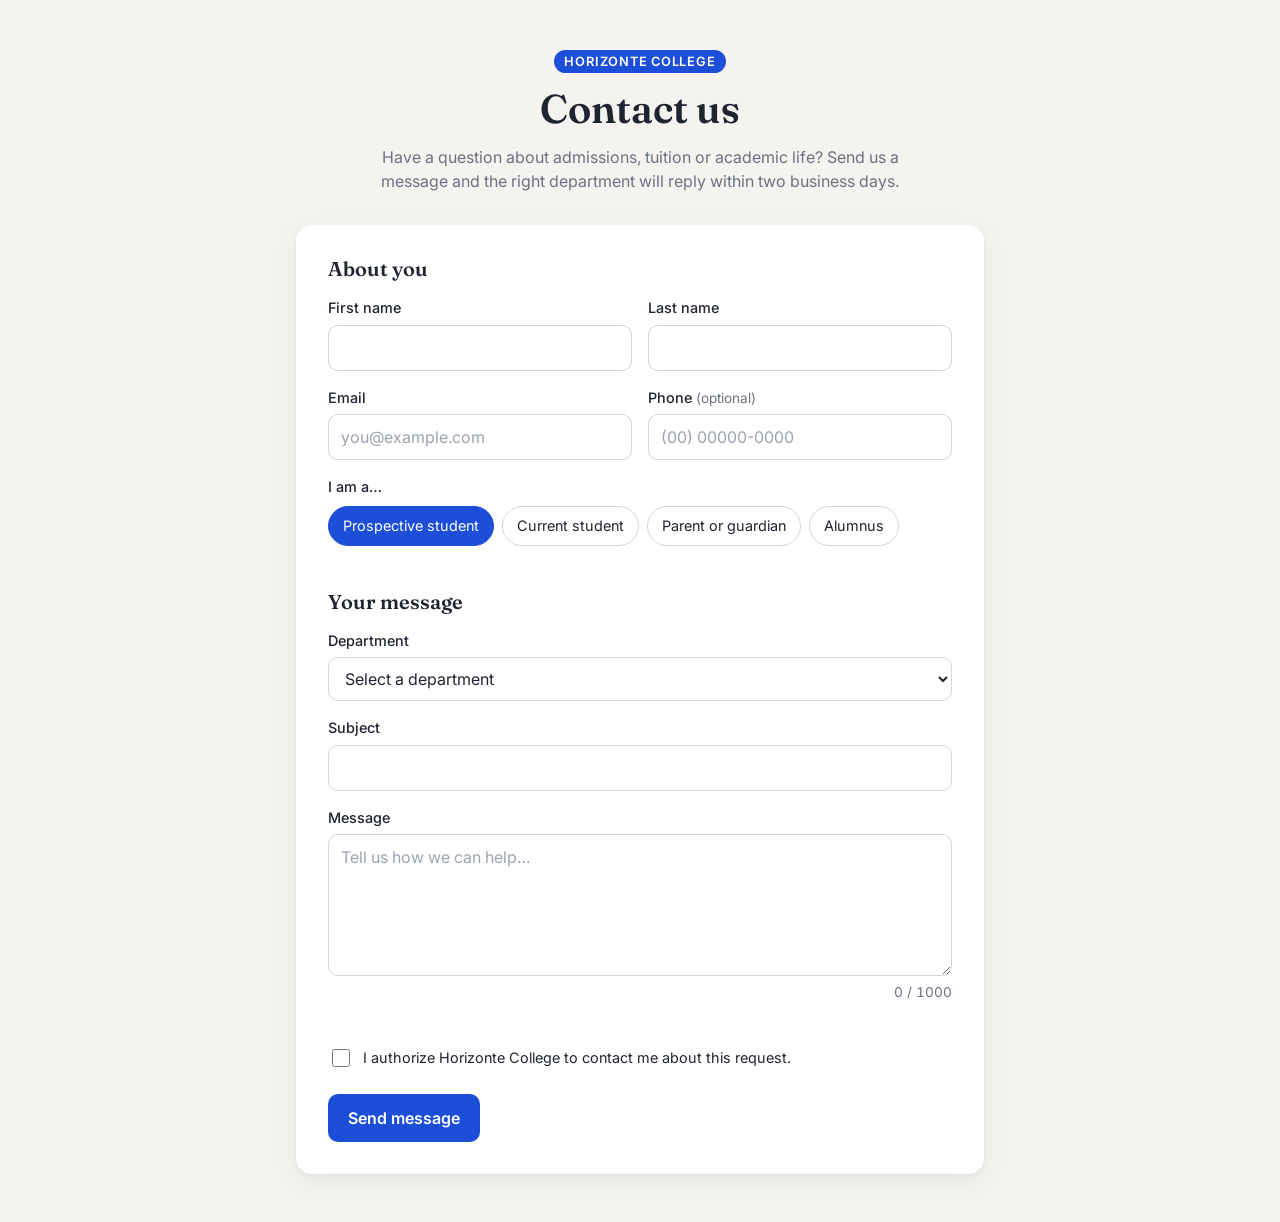
==== commit b8c58c36: "i18n: translate remaining content to English Co-Authored-By: Claude Opus 5.5 <noreply@anthropic.com>" ====
--- a/index.html
+++ b/index.html
@@ -1,12 +1,12 @@
 <!DOCTYPE html>
-<html lang="pt-BR">
+<html lang="en">
 
 <head>
   <meta charset="UTF-8">
   <meta name="viewport" content="width=device-width, initial-scale=1.0">
-  <meta name="description" content="Fale com a Faculdade Horizonte: admissões e matrículas, mensalidades e bolsas, secretaria acadêmica, estágios e carreiras, e suporte de TI.">
+  <meta name="description" content="Contact Horizonte College: admissions and enrollment, tuition and scholarships, registrar's office, internships and careers, and IT support.">
   <meta name="color-scheme" content="light dark">
-  <title>Fale Conosco — Faculdade Horizonte</title>
+  <title>Contact Us — Horizonte College</title>
   <link rel="preconnect" href="https://fonts.googleapis.com">
   <link rel="preconnect" href="https://fonts.gstatic.com" crossorigin>
   <link
@@ -19,105 +19,105 @@
 <body>
   <main class="pagina">
     <header class="introducao">
-      <p class="selo">Faculdade Horizonte</p>
-      <h1>Fale conosco</h1>
-      <p>Tem alguma dúvida sobre admissão, mensalidades ou vida acadêmica? Envie uma mensagem e o setor responsável vai responder em até dois dias úteis.</p>
+      <p class="selo">Horizonte College</p>
+      <h1>Contact us</h1>
+      <p>Have a question about admissions, tuition or academic life? Send us a message and the right department will reply within two business days.</p>
     </header>
 
     <form class="cartao" id="formulario-contato" action="obrigado.html" method="post">
       <fieldset>
-        <legend>Sobre você</legend>
+        <legend>About you</legend>
 
         <div class="linha">
           <div class="campo">
-            <label for="nome">Nome</label>
+            <label for="nome">First name</label>
             <input type="text" id="nome" name="nome" autocomplete="given-name"
               aria-describedby="nome-erro" required>
-            <small class="erro" id="nome-erro">Informe seu nome.</small>
+            <small class="erro" id="nome-erro">Please enter your first name.</small>
           </div>
           <div class="campo">
-            <label for="sobrenome">Sobrenome</label>
+            <label for="sobrenome">Last name</label>
             <input type="text" id="sobrenome" name="sobrenome" autocomplete="family-name"
               aria-describedby="sobrenome-erro" required>
-            <small class="erro" id="sobrenome-erro">Informe seu sobrenome.</small>
+            <small class="erro" id="sobrenome-erro">Please enter your last name.</small>
           </div>
         </div>
 
         <div class="linha">
           <div class="campo">
-            <label for="email">E-mail</label>
-            <input type="email" id="email" name="email" autocomplete="email" placeholder="voce@exemplo.com"
+            <label for="email">Email</label>
+            <input type="email" id="email" name="email" autocomplete="email" placeholder="you@example.com"
               aria-describedby="email-erro" required>
-            <small class="erro" id="email-erro">Informe um e-mail válido.</small>
+            <small class="erro" id="email-erro">Please enter a valid email address.</small>
           </div>
           <div class="campo">
-            <label for="telefone">Telefone <span class="opcional">(opcional)</span></label>
+            <label for="telefone">Phone <span class="opcional">(optional)</span></label>
             <input type="tel" id="telefone" name="telefone" autocomplete="tel" inputmode="numeric"
               placeholder="(00) 00000-0000">
           </div>
         </div>
 
         <fieldset class="campo">
-          <legend class="rotulo-campo">Eu sou…</legend>
+          <legend class="rotulo-campo">I am a…</legend>
           <div class="opcoes">
             <label class="opcao">
               <input type="radio" name="perfil" value="futuro-aluno" required checked>
-              <span>Futuro aluno</span>
+              <span>Prospective student</span>
             </label>
             <label class="opcao">
               <input type="radio" name="perfil" value="aluno-atual">
-              <span>Aluno atual</span>
+              <span>Current student</span>
             </label>
             <label class="opcao">
               <input type="radio" name="perfil" value="responsavel">
-              <span>Pai, mãe ou responsável</span>
+              <span>Parent or guardian</span>
             </label>
             <label class="opcao">
               <input type="radio" name="perfil" value="ex-aluno">
-              <span>Ex-aluno</span>
+              <span>Alumnus</span>
             </label>
           </div>
         </fieldset>
       </fieldset>
 
       <fieldset>
-        <legend>Sua mensagem</legend>
+        <legend>Your message</legend>
 
         <div class="campo">
-          <label for="setor">Setor</label>
+          <label for="setor">Department</label>
           <select id="setor" name="setor" aria-describedby="setor-erro" required>
-            <option value="" disabled selected>Selecione um setor</option>
-            <option value="admissoes">Admissões e matrículas</option>
-            <option value="financeiro">Mensalidades e bolsas</option>
-            <option value="secretaria">Secretaria acadêmica</option>
-            <option value="estagios-carreiras">Estágios e carreiras</option>
-            <option value="suporte-ti">Suporte de TI</option>
-            <option value="outro">Outro</option>
+            <option value="" disabled selected>Select a department</option>
+            <option value="admissoes">Admissions and enrollment</option>
+            <option value="financeiro">Tuition and scholarships</option>
+            <option value="secretaria">Registrar's office</option>
+            <option value="estagios-carreiras">Internships and careers</option>
+            <option value="suporte-ti">IT support</option>
+            <option value="outro">Other</option>
           </select>
-          <small class="erro" id="setor-erro">Selecione um setor.</small>
+          <small class="erro" id="setor-erro">Please select a department.</small>
         </div>
 
         <div class="campo">
-          <label for="assunto">Assunto</label>
+          <label for="assunto">Subject</label>
           <input type="text" id="assunto" name="assunto" maxlength="100" aria-describedby="assunto-erro" required>
-          <small class="erro" id="assunto-erro">Informe um assunto.</small>
+          <small class="erro" id="assunto-erro">Please enter a subject.</small>
         </div>
 
         <div class="campo">
-          <label for="mensagem">Mensagem</label>
+          <label for="mensagem">Message</label>
           <textarea id="mensagem" name="mensagem" rows="5" minlength="20" maxlength="1000"
-            placeholder="Conte como podemos ajudar…" aria-describedby="mensagem-erro contador" required></textarea>
-          <small class="erro" id="mensagem-erro">Escreva pelo menos 20 caracteres.</small>
+            placeholder="Tell us how we can help…" aria-describedby="mensagem-erro contador" required></textarea>
+          <small class="erro" id="mensagem-erro">Please write at least 20 characters.</small>
           <small class="contador" id="contador" aria-live="polite">0 / 1000</small>
         </div>
       </fieldset>
 
       <label class="consentimento">
         <input type="checkbox" name="consentimento" required>
-        <span>Autorizo a Faculdade Horizonte a entrar em contato comigo sobre esta solicitação.</span>
+        <span>I authorize Horizonte College to contact me about this request.</span>
       </label>
 
-      <button type="submit">Enviar mensagem</button>
+      <button type="submit">Send message</button>
     </form>
   </main>
 </body>
